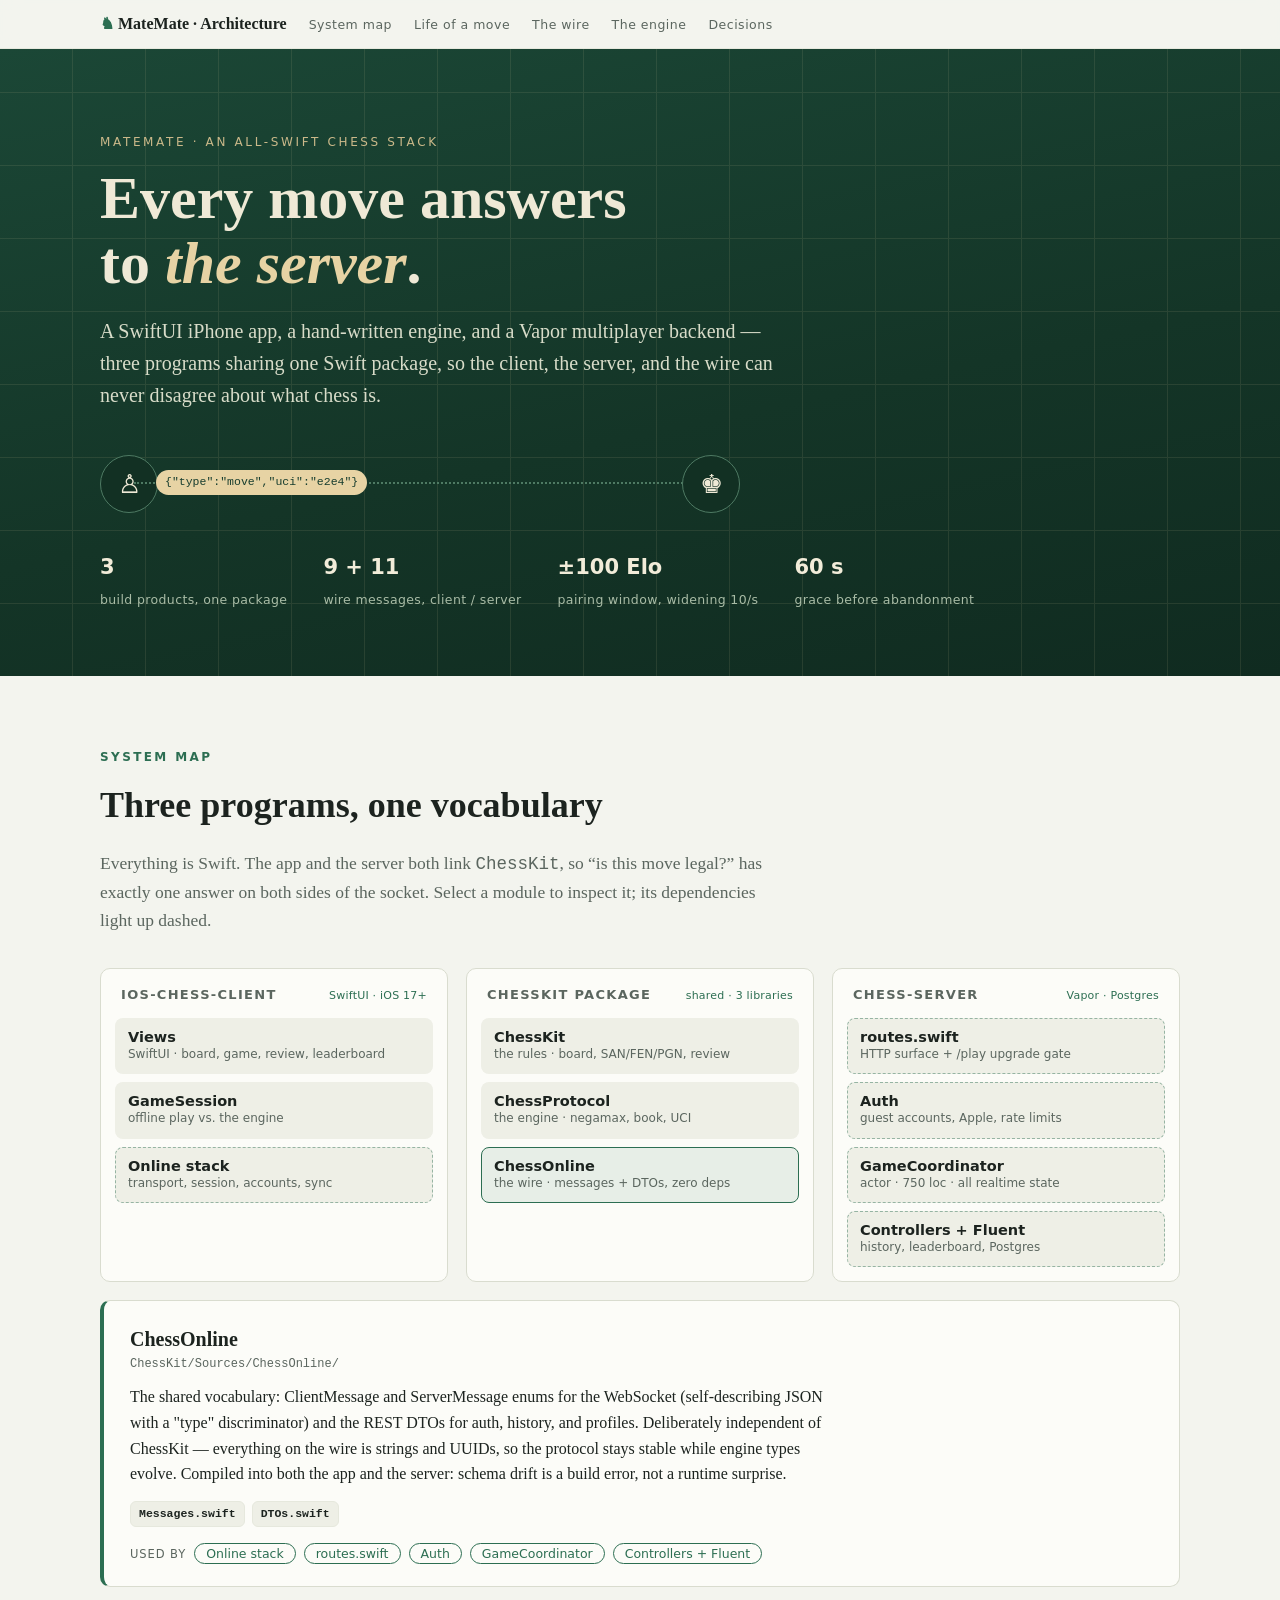
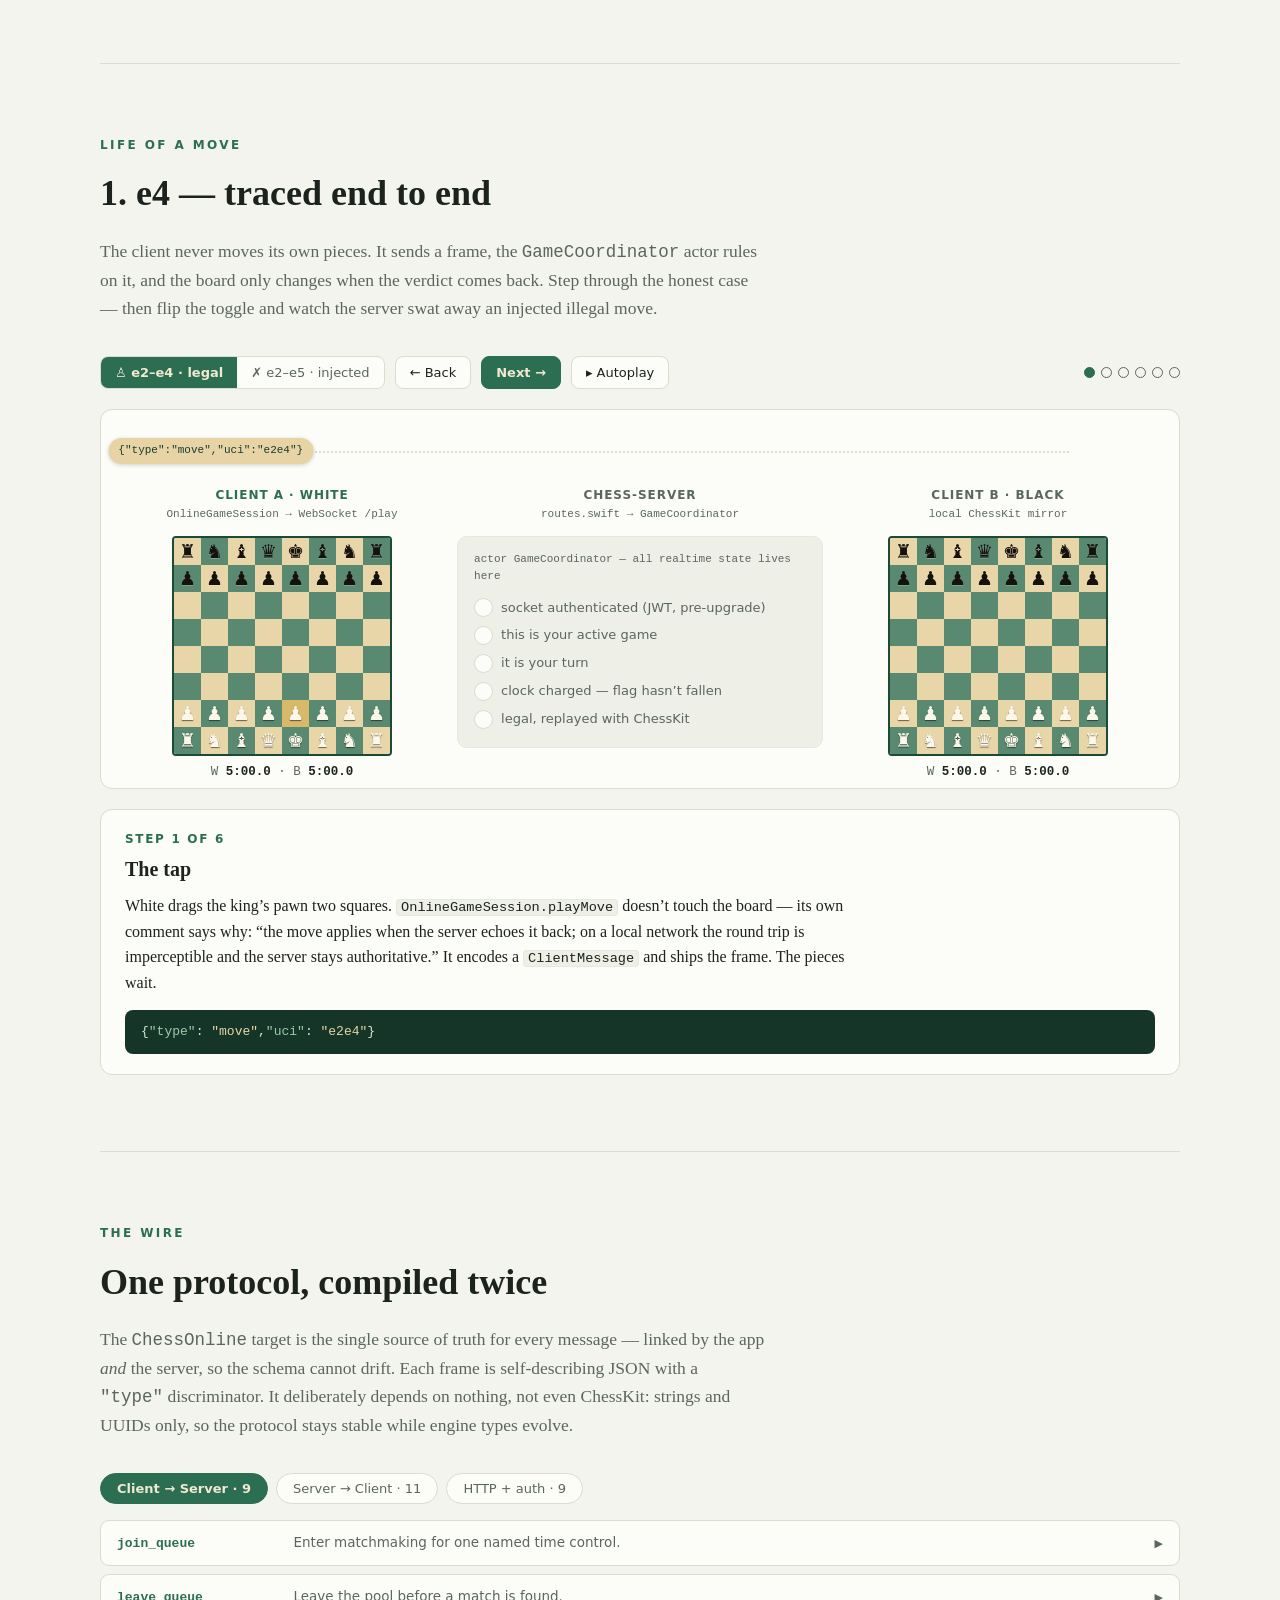
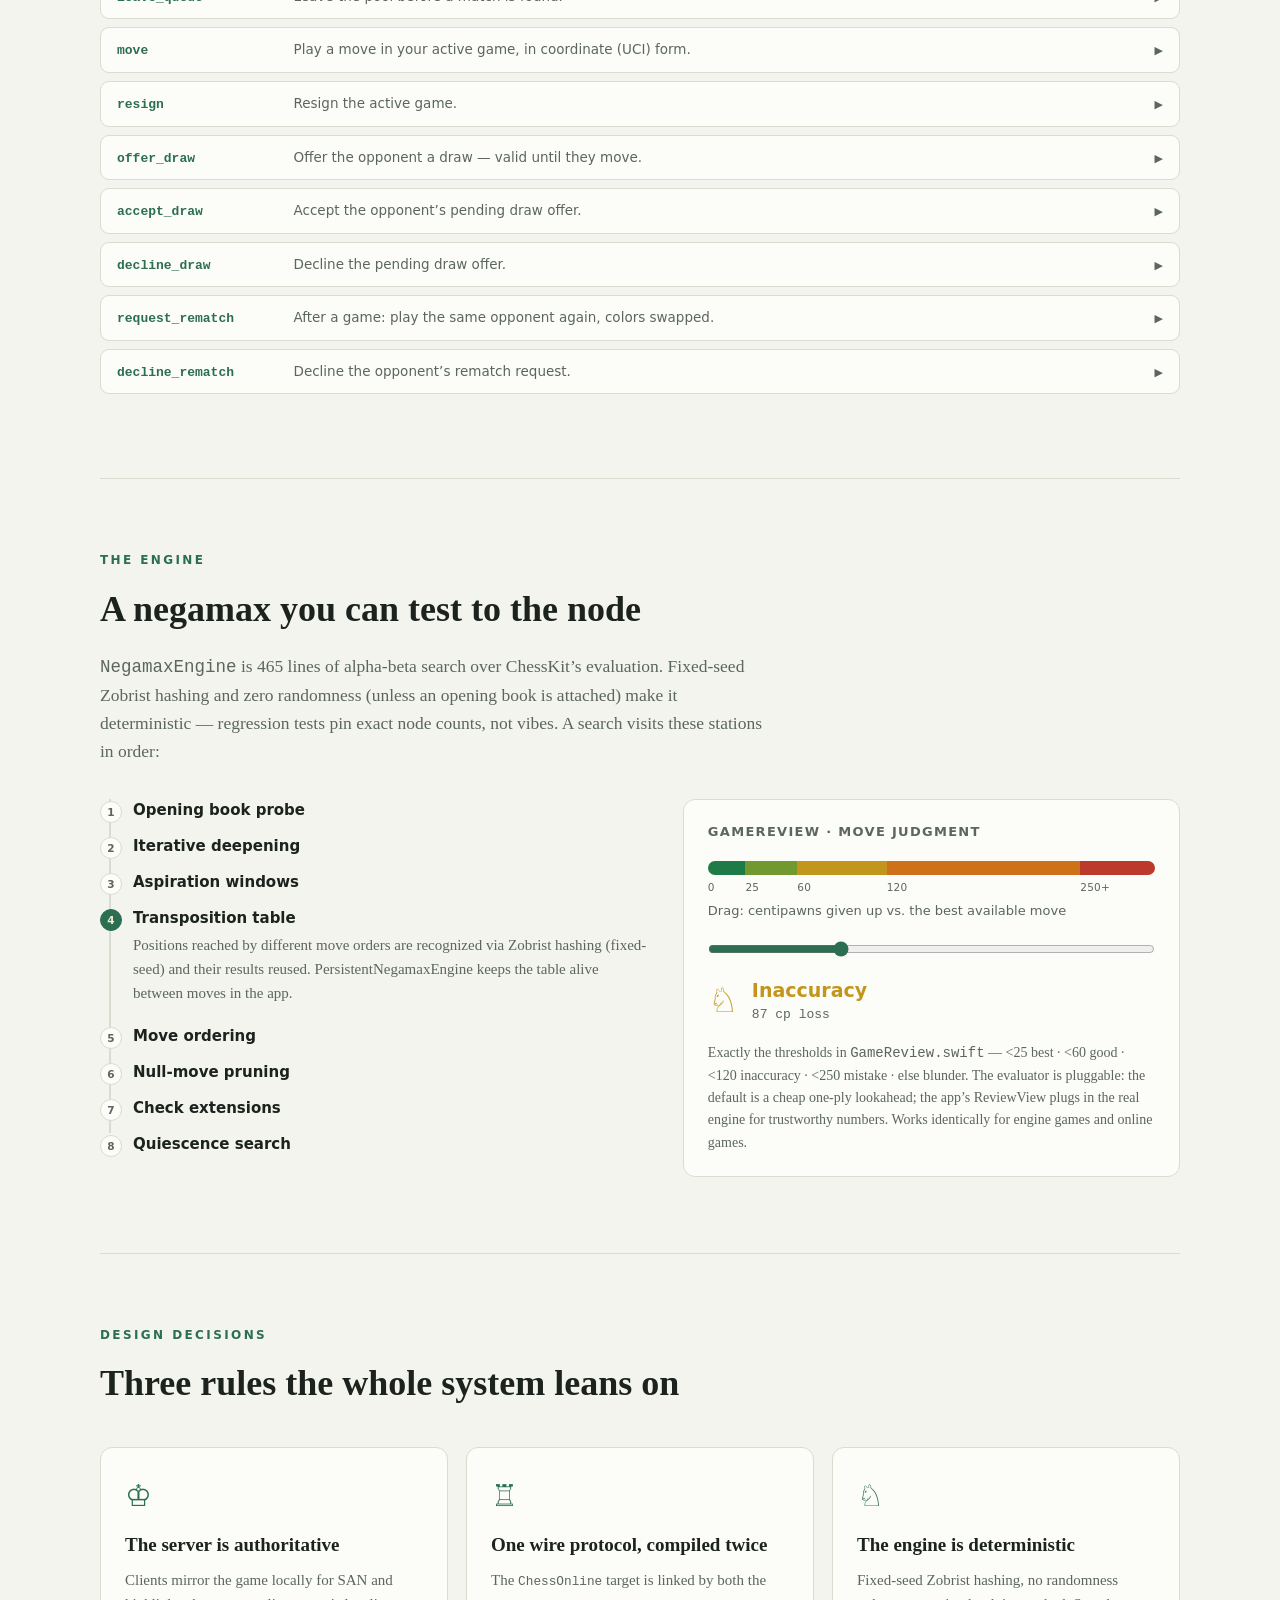
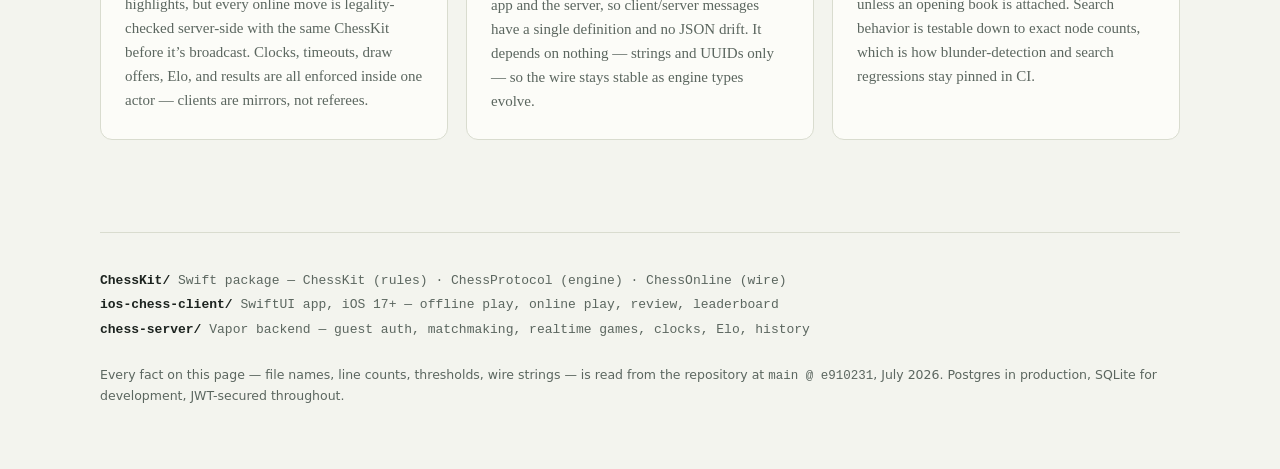
==== docs/architecture/index.html @ c46ab37c "Docs: add the architecture overview page for GitHub Pages Standalone static page (no external reques" ====
<!doctype html>
<html lang="en">
<head>
<meta charset="utf-8">
<meta name="viewport" content="width=device-width,initial-scale=1">
<meta name="color-scheme" content="light dark">
<title>MateMate — Architecture</title>
<style>body{margin:0;padding:0}img{max-width:100%}</style>
</head>
<body>

<style>
:root{
  --green:#2C6E52; --green-deep:#1C4A37; --green-hero:#173D2E;
  --buff:#E7D3A4; --buff-soft:#EFE2C0;
  --bg:#F3F4EE; --surface:#FCFCF8; --surface-2:#EEEFE6;
  --ink:#1C231F; --ink-soft:#5B665F; --line:#D9DCCF; --line-soft:#E6E8DD;
  --accent:#2C6E52; --accent-ink:#F1E9D2;
  --sq-light:#E9D6A8; --sq-dark:#5A8971;
  --j-best:#1E7A46; --j-good:#71992F; --j-inac:#C2951C; --j-mist:#CF7118; --j-blun:#BB3A2C;
  --mono:ui-monospace,"SF Mono",Menlo,Consolas,monospace;
  --serif:"Iowan Old Style",Palatino,"Palatino Linotype","Book Antiqua",Georgia,serif;
  --sans:-apple-system,BlinkMacSystemFont,"Segoe UI",system-ui,sans-serif;
}
@media (prefers-color-scheme: dark){
  :root{
    --bg:#0F1512; --surface:#161E19; --surface-2:#1C2620;
    --ink:#E8EBE3; --ink-soft:#98A59B; --line:#2A362E; --line-soft:#222D26;
    --accent:#82CBA6; --accent-ink:#0F1512;
    --buff:#D9C186; --buff-soft:#3A3323;
    --sq-light:#CBB584; --sq-dark:#42664F;
    --j-best:#4CAF78; --j-good:#9BC161; --j-inac:#D9B44A; --j-mist:#E0924A; --j-blun:#D96A5C;
  }
}
:root[data-theme="light"]{
  --green:#2C6E52; --buff:#E7D3A4; --buff-soft:#EFE2C0;
  --bg:#F3F4EE; --surface:#FCFCF8; --surface-2:#EEEFE6;
  --ink:#1C231F; --ink-soft:#5B665F; --line:#D9DCCF; --line-soft:#E6E8DD;
  --accent:#2C6E52; --accent-ink:#F1E9D2;
  --sq-light:#E9D6A8; --sq-dark:#5A8971;
  --j-best:#1E7A46; --j-good:#71992F; --j-inac:#C2951C; --j-mist:#CF7118; --j-blun:#BB3A2C;
}
:root[data-theme="dark"]{
  --bg:#0F1512; --surface:#161E19; --surface-2:#1C2620;
  --ink:#E8EBE3; --ink-soft:#98A59B; --line:#2A362E; --line-soft:#222D26;
  --accent:#82CBA6; --accent-ink:#0F1512;
  --buff:#D9C186; --buff-soft:#3A3323;
  --sq-light:#CBB584; --sq-dark:#42664F;
  --j-best:#4CAF78; --j-good:#9BC161; --j-inac:#D9B44A; --j-mist:#E0924A; --j-blun:#D96A5C;
}
html{scroll-behavior:smooth}
@media (prefers-reduced-motion: reduce){
  html{scroll-behavior:auto}
  *,*::before,*::after{transition-duration:.01ms!important;animation-duration:.01ms!important;animation-iteration-count:1!important}
}
body{background:var(--bg);color:var(--ink);font-family:var(--serif);line-height:1.6;margin:0;
  font-size:17px;-webkit-font-smoothing:antialiased}
h1,h2,h3,h4{text-wrap:balance;margin:0}
a{color:var(--accent)}
button{font-family:var(--sans);cursor:pointer}
:focus-visible{outline:2px solid var(--accent);outline-offset:2px;border-radius:2px}
.wrap{max-width:1080px;margin:0 auto;padding:0 24px}

/* ---------- nav ---------- */
nav{position:sticky;top:0;z-index:40;background:color-mix(in srgb, var(--bg) 86%, transparent);
  backdrop-filter:blur(10px);-webkit-backdrop-filter:blur(10px);border-bottom:1px solid var(--line-soft)}
nav .wrap{display:flex;align-items:baseline;gap:22px;padding-top:11px;padding-bottom:11px;overflow-x:auto}
nav .brand{font-family:var(--serif);font-weight:700;font-size:16px;white-space:nowrap;color:var(--ink);text-decoration:none}
nav .brand .kn{color:var(--accent)}
nav a.sec{font-family:var(--sans);font-size:12.5px;letter-spacing:.04em;text-decoration:none;
  color:var(--ink-soft);white-space:nowrap}
nav a.sec:hover{color:var(--accent)}

/* ---------- hero (deliberately green in both themes) ---------- */
header.hero{background:linear-gradient(168deg,#1B4736 0%,#143527 58%,#102B20 100%);color:#EFE9D6;position:relative;overflow:hidden}
header.hero::before{content:"";position:absolute;inset:0;opacity:.10;pointer-events:none;
  background:
    repeating-linear-gradient(0deg, transparent 0 72px, #E7D3A4 72px 73px),
    repeating-linear-gradient(90deg, transparent 0 72px, #E7D3A4 72px 73px)}
.hero .wrap{position:relative;padding-top:84px;padding-bottom:64px}
.eyebrow{font-family:var(--sans);font-size:12px;letter-spacing:.22em;text-transform:uppercase;color:#CBB98A}
.hero h1{font-size:clamp(38px,6vw,60px);line-height:1.08;font-weight:700;margin:14px 0 0;max-width:14em}
.hero h1 em{font-style:italic;color:#E7D3A4}
.hero p.lede{font-size:clamp(17px,2.2vw,20px);max-width:34em;color:#D8DCC9;margin:20px 0 0}
.wireline{margin:44px 0 8px;position:relative;height:56px;max-width:640px}
.wireline .rail{position:absolute;left:34px;right:34px;top:27px;border-top:2px dotted #4E7A63}
.wireline .end{position:absolute;top:0;width:56px;height:56px;border:1.5px solid #4E7A63;border-radius:50%;
  display:flex;align-items:center;justify-content:center;font-size:26px;background:#123023}
.wireline .end.a{left:0}
.wireline .end.b{right:0}
.wireline .packet{position:absolute;top:15px;left:56px;font-family:var(--mono);font-size:11.5px;
  background:#E7D3A4;color:#173D2E;padding:3px 9px;border-radius:99px;white-space:nowrap;
  animation:travel 5.5s ease-in-out infinite}
@keyframes travel{
  0%,8%{left:9%;opacity:0}
  16%{opacity:1}
  44%,56%{left:calc(88% - 215px)}
  60%{opacity:1}
  64%,100%{left:calc(88% - 215px);opacity:0}
}
.hero .stats{display:flex;flex-wrap:wrap;gap:12px 36px;margin-top:40px;font-family:var(--sans)}
.hero .stat b{display:block;font-size:21px;font-weight:650;color:#F2ECD9;font-variant-numeric:tabular-nums}
.hero .stat span{font-size:12.5px;color:#A9BCA6;letter-spacing:.03em}

/* ---------- sections ---------- */
section{padding:72px 0 12px}
.sec-eyebrow{font-family:var(--sans);font-size:12px;letter-spacing:.2em;text-transform:uppercase;color:var(--accent);font-weight:600}
section h2{font-size:clamp(27px,3.6vw,36px);margin-top:10px;font-weight:700}
section p.intro{max-width:38em;color:var(--ink-soft);font-size:17.5px;margin:14px 0 34px}
.rule{border:0;border-top:1px solid var(--line);margin:64px 0 0}

/* ---------- system map ---------- */
.map{display:grid;grid-template-columns:1fr 1fr 1fr;gap:18px}
.col{background:var(--surface);border:1px solid var(--line);border-radius:10px;padding:16px 14px 14px}
.col h3{font-family:var(--sans);font-size:13px;letter-spacing:.1em;text-transform:uppercase;color:var(--ink-soft);
  padding:0 6px 12px;display:flex;justify-content:space-between;align-items:baseline;font-weight:600}
.col h3 .env{font-size:11px;letter-spacing:.02em;text-transform:none;color:var(--accent);font-weight:500}
.mods{display:flex;flex-direction:column;gap:8px}
.mod{display:block;width:100%;text-align:left;background:var(--surface-2);border:1.5px solid transparent;
  border-radius:8px;padding:10px 12px;color:var(--ink);transition:border-color .15s,background .15s}
.mod:hover{border-color:var(--line)}
.mod.sel{border-color:var(--accent);background:color-mix(in srgb, var(--accent) 10%, var(--surface))}
.mod.rel{border-color:color-mix(in srgb, var(--accent) 45%, transparent);border-style:dashed}
.mod b{font-size:14.5px;font-weight:650;display:block}
.mod small{font-size:12px;color:var(--ink-soft);display:block;margin-top:1px;line-height:1.45}
.inspector{margin-top:18px;background:var(--surface);border:1px solid var(--line);border-left:4px solid var(--accent);
  border-radius:10px;padding:22px 26px;min-height:120px}
.inspector h4{font-size:20px;font-weight:700}
.inspector .path{font-family:var(--mono);font-size:12px;color:var(--ink-soft)}
.inspector p{margin:10px 0 0;max-width:44em;font-size:16px}
.inspector .files{display:flex;flex-wrap:wrap;gap:7px;margin-top:14px}
.filechip{font-family:var(--mono);font-size:11.5px;background:var(--surface-2);border:1px solid var(--line-soft);
  border-radius:6px;padding:3px 8px;color:var(--ink-soft)}
.filechip b{color:var(--ink);font-weight:600}
.linkrow{display:flex;flex-wrap:wrap;gap:8px;margin-top:16px;font-family:var(--sans);align-items:center}
.linkrow .lbl{font-size:11.5px;letter-spacing:.08em;text-transform:uppercase;color:var(--ink-soft)}
.depchip{font-family:var(--sans);font-size:12.5px;border:1px solid var(--accent);color:var(--accent);
  background:transparent;border-radius:99px;padding:2px 11px}
.depchip:hover{background:color-mix(in srgb, var(--accent) 12%, transparent)}

/* ---------- life of a move ---------- */
.controls{display:flex;flex-wrap:wrap;gap:10px;align-items:center;margin-bottom:20px;font-family:var(--sans)}
.seg{display:inline-flex;border:1px solid var(--line);border-radius:8px;overflow:hidden;background:var(--surface)}
.seg button{border:0;background:transparent;padding:8px 14px;font-size:13px;color:var(--ink-soft)}
.seg button[aria-pressed="true"]{background:var(--accent);color:var(--accent-ink);font-weight:600}
.btn{border:1px solid var(--line);background:var(--surface);border-radius:8px;padding:8px 14px;font-size:13px;color:var(--ink)}
.btn:hover{border-color:var(--accent)}
.btn.primary{background:var(--accent);border-color:var(--accent);color:var(--accent-ink);font-weight:600}
.dots{display:flex;gap:6px;margin-left:auto}
.dots button{width:11px;height:11px;border-radius:50%;border:1.5px solid var(--ink-soft);background:transparent;padding:0}
.dots button[aria-current="step"]{background:var(--accent);border-color:var(--accent)}
.stage{background:var(--surface);border:1px solid var(--line);border-radius:12px;padding:22px 22px 6px;overflow:hidden}
.track{position:relative;height:40px;margin:0 6px 14px}
.track .rail{position:absolute;left:8%;right:8%;top:19px;border-top:2px dotted var(--line)}
.chip{position:absolute;top:6px;left:0;transform:translateX(-50%);font-family:var(--mono);font-size:11px;
  background:var(--buff);color:#173D2E;padding:4px 10px;border-radius:99px;white-space:nowrap;
  transition:left .7s cubic-bezier(.4,0,.2,1),opacity .4s;box-shadow:0 1px 4px rgba(0,0,0,.18)}
:root[data-theme="dark"] .chip{color:#141B12}
.chip.err{background:var(--j-blun);color:#fff}
.chip.hidden{opacity:0}
.lanes{display:grid;grid-template-columns:1fr 1.15fr 1fr;gap:16px;align-items:start}
.lane{text-align:center}
.lane .who{font-family:var(--sans);font-size:12px;letter-spacing:.08em;text-transform:uppercase;color:var(--ink-soft);font-weight:600}
.lane .role{font-family:var(--mono);font-size:11px;color:var(--ink-soft);display:block;margin-top:1px}
.lane.active .who{color:var(--accent)}
.board{display:grid;grid-template-columns:repeat(8,1fr);width:min(100%,216px);margin:12px auto 6px;
  border:2px solid var(--green-deep);border-radius:4px;overflow:hidden;aspect-ratio:1}
:root[data-theme="dark"] .board{border-color:#000}
.sq{aspect-ratio:1;display:flex;align-items:center;justify-content:center;font-size:clamp(13px,2.2vw,19px);line-height:1}
.sq.l{background:var(--sq-light)}.sq.d{background:var(--sq-dark)}
.sq.hl{box-shadow:inset 0 0 0 100px color-mix(in srgb, var(--j-inac) 45%, transparent)}
.sq .w{color:#FBF7EA;text-shadow:0 1px 1px rgba(0,0,0,.55)}
.sq .b{color:#15120C;text-shadow:0 1px 0 rgba(255,255,255,.22)}
.clock{font-family:var(--mono);font-size:12.5px;color:var(--ink-soft);font-variant-numeric:tabular-nums}
.clock b{color:var(--ink);font-weight:600}
.clock .inc{color:var(--j-best);font-weight:600}
.servercard{background:var(--surface-2);border:1px solid var(--line-soft);border-radius:10px;padding:14px 16px;margin-top:12px;text-align:left}
.servercard .actor{font-family:var(--mono);font-size:11px;color:var(--ink-soft);display:block;margin-bottom:8px}
.check{display:flex;align-items:center;gap:8px;font-family:var(--sans);font-size:13px;padding:3.5px 0;color:var(--ink-soft)}
.check .st{width:17px;height:17px;border-radius:50%;border:1.5px solid var(--line);display:inline-flex;
  align-items:center;justify-content:center;font-size:11px;flex:none;background:var(--surface);color:transparent;transition:all .25s}
.check.pass{color:var(--ink)}
.check.pass .st{background:var(--j-best);border-color:var(--j-best);color:#fff}
.check.fail{color:var(--j-blun);font-weight:600}
.check.fail .st{background:var(--j-blun);border-color:var(--j-blun);color:#fff}
.stepdesc{margin-top:20px;background:var(--surface);border:1px solid var(--line);border-radius:12px;padding:20px 24px}
.stepdesc .n{font-family:var(--sans);font-size:12px;letter-spacing:.14em;text-transform:uppercase;color:var(--accent);font-weight:600}
.stepdesc h4{font-size:20px;margin-top:4px}
.stepdesc p{margin:8px 0 0;max-width:46em;font-size:16px}
.stepdesc p code, .inspector p code, .exp p code{font-family:var(--mono);font-size:.85em;background:var(--surface-2);
  border:1px solid var(--line-soft);border-radius:4px;padding:0 4px}
.json{font-family:var(--mono);font-size:13px;background:#143527;color:#D9E6D6;border-radius:8px;
  padding:12px 16px;margin-top:14px;overflow-x:auto;white-space:pre}
.json .k{color:#9CC9AC}.json .s{color:#E7D3A4}.json .n{color:#E0A46B}
.json.err .s{color:#F0A99E}

/* ---------- protocol ---------- */
.tabs{display:flex;gap:8px;margin-bottom:16px;font-family:var(--sans);flex-wrap:wrap}
.tabs button{border:1px solid var(--line);background:var(--surface);border-radius:99px;padding:7px 16px;font-size:13px;color:var(--ink-soft)}
.tabs button[aria-selected="true"]{background:var(--accent);border-color:var(--accent);color:var(--accent-ink);font-weight:600}
.msg{border:1px solid var(--line);border-radius:9px;background:var(--surface);margin-bottom:8px;overflow:hidden}
.msg > button{width:100%;display:flex;align-items:baseline;gap:14px;background:transparent;border:0;
  padding:12px 16px;text-align:left;font-family:var(--sans)}
.msg .type{font-family:var(--mono);font-size:13px;font-weight:600;color:var(--accent);white-space:nowrap;min-width:12.5em}
.msg .doc{font-size:13.5px;color:var(--ink-soft);flex:1;line-height:1.45}
.msg .caret{color:var(--ink-soft);font-size:11px;transition:transform .2s}
.msg.open .caret{transform:rotate(90deg)}
.msg .exp{display:none;padding:2px 16px 16px;border-top:1px dashed var(--line-soft)}
.msg.open .exp{display:block}
.msg .exp p{font-family:var(--serif);font-size:15px;margin:12px 0 0;max-width:46em;color:var(--ink)}
.msg .exp .json{margin-top:12px}
.verb{font-family:var(--mono);font-size:11px;font-weight:700;border-radius:5px;padding:1px 7px;margin-right:8px}
.verb.get{background:color-mix(in srgb, var(--j-best) 16%, transparent);color:var(--j-best)}
.verb.post{background:color-mix(in srgb, var(--j-inac) 20%, transparent);color:var(--j-mist)}
.verb.ws{background:color-mix(in srgb, var(--accent) 16%, transparent);color:var(--accent)}

/* ---------- engine ---------- */
.engine-grid{display:grid;grid-template-columns:1.1fr 1fr;gap:36px;align-items:start}
.pipe{list-style:none;margin:0;padding:0;counter-reset:stop}
.pipe li{border-left:2px solid var(--line);margin-left:9px;padding:0 0 6px 22px;position:relative}
.pipe li:last-child{border-left-color:transparent}
.pipe li::before{counter-increment:stop;content:counter(stop);position:absolute;left:-11px;top:2px;
  width:20px;height:20px;border-radius:50%;background:var(--surface);border:1.5px solid var(--line);
  font-family:var(--sans);font-size:10.5px;font-weight:700;color:var(--ink-soft);
  display:flex;align-items:center;justify-content:center}
.pipe li.open::before{background:var(--accent);border-color:var(--accent);color:var(--accent-ink)}
.pipe li > button{display:block;width:100%;text-align:left;background:transparent;border:0;padding:2px 0 10px;color:var(--ink)}
.pipe li b{font-family:var(--sans);font-size:15px;font-weight:650}
.pipe li .more{display:none;font-size:15px;color:var(--ink-soft);margin:-4px 0 14px;max-width:36em}
.pipe li.open .more{display:block}
.judge{background:var(--surface);border:1px solid var(--line);border-radius:12px;padding:22px 24px;position:sticky;top:70px}
.judge h4{font-family:var(--sans);font-size:13px;letter-spacing:.1em;text-transform:uppercase;color:var(--ink-soft);font-weight:600}
.scale{display:flex;height:14px;border-radius:99px;overflow:hidden;margin:18px 0 4px}
.scale span{height:100%}
.scale-labels{display:flex;font-family:var(--sans);font-size:10.5px;color:var(--ink-soft);letter-spacing:.02em}
.scale-labels span{overflow:hidden;white-space:nowrap}
.judge input[type=range]{width:100%;margin:18px 0 6px;accent-color:var(--accent)}
.verdict{display:flex;align-items:center;gap:14px;margin-top:10px}
.verdict .glyph{font-size:34px;line-height:1}
.verdict .word{font-family:var(--sans);font-size:19px;font-weight:700}
.verdict .cp{font-family:var(--mono);font-size:13px;color:var(--ink-soft);font-variant-numeric:tabular-nums}
.judge p.note{font-size:14px;color:var(--ink-soft);margin:16px 0 0}

/* ---------- decisions ---------- */
.decisions{display:grid;grid-template-columns:repeat(3,1fr);gap:18px}
.dec{background:var(--surface);border:1px solid var(--line);border-radius:12px;padding:24px 24px 26px}
.dec .glyph{font-size:30px;color:var(--accent)}
.dec h3{font-size:19px;margin:10px 0 8px;font-weight:700}
.dec p{font-size:15px;color:var(--ink-soft);margin:0}
.dec p code{font-family:var(--mono);font-size:.85em}

/* ---------- footer ---------- */
footer{margin-top:80px;border-top:1px solid var(--line);padding:36px 0 56px;font-family:var(--sans)}
footer .tree{font-family:var(--mono);font-size:13px;line-height:1.9;color:var(--ink-soft)}
footer .tree b{color:var(--ink);font-weight:600}
footer .prov{font-size:12.5px;color:var(--ink-soft);margin-top:22px}

@media (max-width:840px){
  .map{grid-template-columns:1fr}
  .engine-grid{grid-template-columns:1fr}
  .judge{position:static}
  .decisions{grid-template-columns:1fr}
  .lanes{grid-template-columns:1fr 1fr}
  .lane.srv{grid-column:1/-1;order:3}
  .track{display:none}
  .msg .type{min-width:0}
  .msg > button{flex-wrap:wrap;gap:4px 14px}
}
</style>

<nav aria-label="Sections">
  <div class="wrap">
    <a class="brand" href="#top"><span class="kn">♞</span> MateMate · Architecture</a>
    <a class="sec" href="#map">System map</a>
    <a class="sec" href="#move">Life of a move</a>
    <a class="sec" href="#wire">The wire</a>
    <a class="sec" href="#engine">The engine</a>
    <a class="sec" href="#decisions">Decisions</a>
  </div>
</nav>

<header class="hero" id="top">
  <div class="wrap">
    <div class="eyebrow">MateMate · An all-Swift chess stack</div>
    <h1>Every move answers to <em>the server</em>.</h1>
    <p class="lede">A SwiftUI iPhone app, a hand-written engine, and a Vapor multiplayer backend —
      three programs sharing one Swift package, so the client, the server, and the wire
      can never disagree about what chess is.</p>
    <div class="wireline" aria-hidden="true">
      <div class="end a">♙</div>
      <div class="rail"></div>
      <div class="packet">{"type":"move","uci":"e2e4"}</div>
      <div class="end b">♚</div>
    </div>
    <div class="stats">
      <div class="stat"><b>3</b><span>build products, one package</span></div>
      <div class="stat"><b>9 + 11</b><span>wire messages, client / server</span></div>
      <div class="stat"><b>±100 Elo</b><span>pairing window, widening 10/s</span></div>
      <div class="stat"><b>60 s</b><span>grace before abandonment</span></div>
    </div>
  </div>
</header>

<main class="wrap">

<section id="map">
  <div class="sec-eyebrow">System map</div>
  <h2>Three programs, one vocabulary</h2>
  <p class="intro">Everything is Swift. The app and the server both link <code>ChessKit</code>, so
    “is this move legal?” has exactly one answer on both sides of the socket.
    Select a module to inspect it; its dependencies light up dashed.</p>
  <div class="map" id="mapCols"></div>
  <div class="inspector" id="inspector" aria-live="polite"></div>
</section>

<hr class="rule">

<section id="move">
  <div class="sec-eyebrow">Life of a move</div>
  <h2>1. e4 — traced end to end</h2>
  <p class="intro">The client never moves its own pieces. It sends a frame, the
    <code>GameCoordinator</code> actor rules on it, and the board only changes when the verdict
    comes back. Step through the honest case — then flip the toggle and watch the server
    swat away an injected illegal move.</p>

  <div class="controls">
    <div class="seg" role="group" aria-label="Scenario">
      <button id="modeLegal" aria-pressed="true">♙ e2–e4 · legal</button>
      <button id="modeIllegal" aria-pressed="false">✗ e2–e5 · injected</button>
    </div>
    <button class="btn" id="prevBtn">← Back</button>
    <button class="btn primary" id="nextBtn">Next →</button>
    <button class="btn" id="playBtn">▸ Autoplay</button>
    <div class="dots" id="dots" role="group" aria-label="Steps"></div>
  </div>

  <div class="stage">
    <div class="track" aria-hidden="true">
      <div class="rail"></div>
      <div class="chip" id="chipA">{"type":"move","uci":"e2e4"}</div>
      <div class="chip hidden" id="chipB"></div>
    </div>
    <div class="lanes">
      <div class="lane" id="laneA">
        <div class="who">Client A · White</div>
        <span class="role">OnlineGameSession → WebSocket /play</span>
        <div class="board" id="boardA"></div>
        <div class="clock" id="clockA"></div>
      </div>
      <div class="lane srv" id="laneS">
        <div class="who">chess-server</div>
        <span class="role">routes.swift → GameCoordinator</span>
        <div class="servercard">
          <span class="actor">actor GameCoordinator — all realtime state lives here</span>
          <div id="checks"></div>
        </div>
      </div>
      <div class="lane" id="laneB">
        <div class="who">Client B · Black</div>
        <span class="role">local ChessKit mirror</span>
        <div class="board" id="boardB"></div>
        <div class="clock" id="clockB"></div>
      </div>
    </div>
  </div>

  <div class="stepdesc">
    <div class="n" id="stepN"></div>
    <h4 id="stepTitle"></h4>
    <p id="stepBody"></p>
    <div class="json" id="stepJson"></div>
  </div>
</section>

<hr class="rule">

<section id="wire">
  <div class="sec-eyebrow">The wire</div>
  <h2>One protocol, compiled twice</h2>
  <p class="intro">The <code>ChessOnline</code> target is the single source of truth for every
    message — linked by the app <em>and</em> the server, so the schema cannot drift. Each frame is
    self-describing JSON with a <code>"type"</code> discriminator. It deliberately depends on
    nothing, not even ChessKit: strings and UUIDs only, so the protocol stays stable while
    engine types evolve.</p>
  <div class="tabs" role="tablist" id="wireTabs">
    <button role="tab" aria-selected="true" data-tab="c2s">Client → Server · 9</button>
    <button role="tab" aria-selected="false" data-tab="s2c">Server → Client · 11</button>
    <button role="tab" aria-selected="false" data-tab="http">HTTP + auth · 9</button>
  </div>
  <div id="wireList"></div>
</section>

<hr class="rule">

<section id="engine">
  <div class="sec-eyebrow">The engine</div>
  <h2>A negamax you can test to the node</h2>
  <p class="intro"><code>NegamaxEngine</code> is 465 lines of alpha-beta search over ChessKit’s
    evaluation. Fixed-seed Zobrist hashing and zero randomness (unless an opening book is attached)
    make it deterministic — regression tests pin exact node counts, not vibes. A search visits
    these stations in order:</p>
  <div class="engine-grid">
    <ol class="pipe" id="pipe"></ol>
    <div class="judge">
      <h4>GameReview · move judgment</h4>
      <div class="scale" aria-hidden="true">
        <span style="width:8.4%;background:var(--j-best)"></span>
        <span style="width:11.6%;background:var(--j-good)"></span>
        <span style="width:20%;background:var(--j-inac)"></span>
        <span style="width:43.3%;background:var(--j-mist)"></span>
        <span style="width:16.7%;background:var(--j-blun)"></span>
      </div>
      <div class="scale-labels" aria-hidden="true">
        <span style="width:8.4%">0</span>
        <span style="width:11.6%">25</span>
        <span style="width:20%">60</span>
        <span style="width:43.3%">120</span>
        <span style="width:16.7%">250+</span>
      </div>
      <label for="cpl" style="font-family:var(--sans);font-size:13px;color:var(--ink-soft)">
        Drag: centipawns given up vs. the best available move</label>
      <input type="range" id="cpl" min="0" max="300" value="87" step="1">
      <div class="verdict">
        <div class="glyph" id="jGlyph">♘</div>
        <div>
          <div class="word" id="jWord">Inaccuracy</div>
          <div class="cp" id="jCp">87 cp loss</div>
        </div>
      </div>
      <p class="note">Exactly the thresholds in <code>GameReview.swift</code> —
        &lt;25 best · &lt;60 good · &lt;120 inaccuracy · &lt;250 mistake · else blunder.
        The evaluator is pluggable: the default is a cheap one-ply lookahead; the app’s
        ReviewView plugs in the real engine for trustworthy numbers. Works identically for
        engine games and online games.</p>
    </div>
  </div>
</section>

<hr class="rule">

<section id="decisions">
  <div class="sec-eyebrow">Design decisions</div>
  <h2>Three rules the whole system leans on</h2>
  <p class="intro"></p>
  <div class="decisions">
    <div class="dec">
      <div class="glyph">♔</div>
      <h3>The server is authoritative</h3>
      <p>Clients mirror the game locally for SAN and highlights, but every online move is
        legality-checked server-side with the same ChessKit before it’s broadcast. Clocks,
        timeouts, draw offers, Elo, and results are all enforced inside one actor —
        clients are mirrors, not referees.</p>
    </div>
    <div class="dec">
      <div class="glyph">♖</div>
      <h3>One wire protocol, compiled twice</h3>
      <p>The <code>ChessOnline</code> target is linked by both the app and the server, so
        client/server messages have a single definition and no JSON drift. It depends on
        nothing — strings and UUIDs only — so the wire stays stable as engine types evolve.</p>
    </div>
    <div class="dec">
      <div class="glyph">♘</div>
      <h3>The engine is deterministic</h3>
      <p>Fixed-seed Zobrist hashing, no randomness unless an opening book is attached.
        Search behavior is testable down to exact node counts, which is how blunder-detection
        and search regressions stay pinned in CI.</p>
    </div>
  </div>
</section>

<footer>
  <div class="tree">
<b>ChessKit/</b>        Swift package — ChessKit (rules) · ChessProtocol (engine) · ChessOnline (wire)<br>
<b>ios-chess-client/</b> SwiftUI app, iOS 17+ — offline play, online play, review, leaderboard<br>
<b>chess-server/</b>     Vapor backend — guest auth, matchmaking, realtime games, clocks, Elo, history
  </div>
  <p class="prov">Every fact on this page — file names, line counts, thresholds, wire strings — is read
    from the repository at <span style="font-family:var(--mono)">main @ e910231</span>, July 2026.
    Postgres in production, SQLite for development, JWT-secured throughout.</p>
</footer>

</main>

<script>
/* ================= system map ================= */
const MODULES = [
  // column 0: iOS app
  {id:"views", col:0, name:"Views", sub:"SwiftUI · board, game, review, leaderboard",
   desc:"Nine SwiftUI views: HomeView routes into engine or online play; BoardView renders the board with drag-and-tap moves; ReviewView plays back any finished game with per-move judgments and an evaluation graph; LeaderboardView and PlayerProfileView surface ratings. BoardTheme and Styling keep the look in one place.",
   files:[["HomeView.swift"],["GameView.swift"],["OnlineGameView.swift"],["BoardView.swift"],["ReviewView.swift"],["LeaderboardView.swift"],["PlayerProfileView.swift"],["BoardTheme.swift"],["Styling.swift"]],
   deps:["gamesession","onlinestack","chesskit"], path:"ios-chess-client/Views/"},
  {id:"gamesession", col:0, name:"GameSession", sub:"offline play vs. the engine",
   desc:"Drives a local game against NegamaxEngine at four strengths from Beginner to Expert — hints, takebacks, and sounds included. Entirely offline: no server, no account, no network. Finished games are saved for review.",
   files:[["GameSession.swift"],["SoundPlayer.swift"],["SavedGame.swift"]],
   deps:["chesskit","chessprotocol"], path:"ios-chess-client/Game/"},
  {id:"onlinestack", col:0, name:"Online stack", sub:"transport, session, accounts, sync",
   desc:"OnlineGameClient speaks REST and the /play WebSocket; OnlineGameSession is the client-side state machine that mirrors the server's game — it never applies a move until the server echoes it back. AccountStore + KeychainStore keep the silent guest account's credentials in the iOS Keychain; GameHistorySync pulls server-side history so past online games appear from any device. Debug builds point at 127.0.0.1:8080 automatically via ServerConfig.",
   files:[["OnlineGameClient.swift"],["OnlineGameSession.swift"],["AccountStore.swift"],["KeychainStore.swift"],["ActiveGameStore.swift"],["GameHistorySync.swift"],["ServerConfig.swift"]],
   deps:["chessonline","chesskit"], path:"ios-chess-client/Online/"},
  // column 1: package
  {id:"chesskit", col:1, name:"ChessKit", sub:"the rules · board, SAN/FEN/PGN, review",
   desc:"The rules of chess as a library: legal move generation, check/mate/stalemate, SAN, FEN and PGN, repetition and fifty-move tracking, and Game — the append-only state both the phone and the server trust. GameReview classifies every move of a finished game (best → blunder) through a pluggable evaluator.",
   files:[["Board.swift","623 loc"],["Core.swift","185 loc"],["Game.swift","169 loc"],["GameReview.swift","171 loc"]],
   deps:[], usedBy:["chessprotocol","views","gamesession","onlinestack","coordinator"], path:"ChessKit/Sources/ChessKit/"},
  {id:"chessprotocol", col:1, name:"ChessProtocol", sub:"the engine · negamax, book, UCI",
   desc:"The playing strength. NegamaxEngine implements the full search pipeline (see below); PersistentNegamaxEngine keeps the transposition table alive between moves for the app; OpeningBook answers known positions instantly; UCI.swift adapts the engine to the standard protocol so it can talk to any chess GUI; Zobrist provides fixed-seed position hashing.",
   files:[["NegamaxEngine.swift","465 loc"],["PersistentNegamaxEngine.swift","171 loc"],["UCI.swift","150 loc"],["Engine.swift","87 loc"],["OpeningBook.swift","69 loc"],["Zobrist.swift","63 loc"]],
   deps:["chesskit"], usedBy:["gamesession","views"], path:"ChessKit/Sources/ChessProtocol/"},
  {id:"chessonline", col:1, name:"ChessOnline", sub:"the wire · messages + DTOs, zero deps",
   desc:"The shared vocabulary: ClientMessage and ServerMessage enums for the WebSocket (self-describing JSON with a \"type\" discriminator) and the REST DTOs for auth, history, and profiles. Deliberately independent of ChessKit — everything on the wire is strings and UUIDs, so the protocol stays stable while engine types evolve. Compiled into both the app and the server: schema drift is a build error, not a runtime surprise.",
   files:[["Messages.swift"],["DTOs.swift"]],
   deps:[], usedBy:["onlinestack","routes","coordinator"], path:"ChessKit/Sources/ChessOnline/"},
  // column 2: server
  {id:"routes", col:2, name:"routes.swift", sub:"HTTP surface + /play upgrade gate",
   desc:"Registers the REST controllers and guards the WebSocket. The JWT is verified inside shouldUpgrade — before the 101 response — so no client frame can ever arrive ahead of authentication; an invalid token still upgrades and is then closed with a policy violation, so the request never dangles. Unparseable frames are logged and dropped.",
   files:[["routes.swift"],["configure.swift"],["entrypoint.swift"]],
   deps:["chessonline","coordinator"], path:"chess-server/Sources/App/"},
  {id:"auth", col:2, name:"Auth", sub:"guest accounts, Apple, rate limits",
   desc:"Register creates a guest account with no sign-up; refresh tokens rotate on every use. AppleTokenVerifier checks Sign-in-with-Apple identity tokens against Apple's JWKS to make guest accounts recoverable. AuthRateLimiter throttles the auth endpoints; GuestAccountCleanup reaps abandoned guests. All security-sensitive changes here go through a mandatory review gate.",
   files:[["AuthController.swift"],["AppleTokenVerifier.swift"],["AuthRateLimiter.swift"],["GuestAccountCleanup.swift"],["UserToken.swift"]],
   deps:["chessonline"], path:"chess-server/Sources/App/Auth/"},
  {id:"coordinator", col:2, name:"GameCoordinator", sub:"actor · 750 loc · all realtime state",
   desc:"One actor owns the matchmaking queue and every live game — sockets are only written from inside it, so there are no data races by construction. Pairing starts at ±100 Elo and widens 10 points per second, mutually, with a 1-second sweep — any two waiting players become compatible eventually, so nobody starves. It validates every move with ChessKit, charges thinking time before checking legality (a move that lands after the flag fell loses on time), enforces timeouts and the 60-second abandonment grace period, and settles draws, rematches, and Elo.",
   files:[["GameCoordinator.swift","750 loc"]],
   deps:["chesskit","chessonline"], path:"chess-server/Sources/App/Online/"},
  {id:"persistence", col:2, name:"Controllers + Fluent", sub:"history, leaderboard, Postgres",
   desc:"UsersController (/me), GamesController (server-side game history), LeaderboardController, and PlayersController read and write through Fluent models — User, GameRecord, RefreshToken — with six migrations. Postgres in production, on-disk SQLite in development, in-memory SQLite for tests.",
   files:[["GamesController.swift"],["LeaderboardController.swift"],["PlayersController.swift"],["UsersController.swift"],["User.swift"],["GameRecord.swift"],["RefreshToken.swift"],["Migrations.swift"]],
   deps:["chessonline"], path:"chess-server/Sources/App/"},
];
const COLS = [
  {name:"ios-chess-client", env:"SwiftUI · iOS 17+"},
  {name:"ChessKit package", env:"shared · 3 libraries"},
  {name:"chess-server", env:"Vapor · Postgres"},
];
const mapCols = document.getElementById("mapCols");
const colEls = COLS.map((c)=>{
  const d=document.createElement("div"); d.className="col";
  d.innerHTML=`<h3>${c.name} <span class="env">${c.env}</span></h3><div class="mods"></div>`;
  mapCols.appendChild(d); return d.querySelector(".mods");
});
const modBtn={};
MODULES.forEach(m=>{
  const b=document.createElement("button"); b.className="mod"; b.id="mod-"+m.id;
  b.innerHTML=`<b>${m.name}</b><small>${m.sub}</small>`;
  b.addEventListener("click",()=>selectMod(m.id));
  colEls[m.col].appendChild(b); modBtn[m.id]=b;
});
const inspector=document.getElementById("inspector");
function selectMod(id){
  const m=MODULES.find(x=>x.id===id);
  MODULES.forEach(x=>{modBtn[x.id].classList.remove("sel","rel")});
  modBtn[id].classList.add("sel");
  const rel=new Set([...(m.deps||[]),...(m.usedBy||[])]);
  MODULES.forEach(x=>{
    if(x.id!==id && (rel.has(x.id) || (x.deps||[]).includes(id))) modBtn[x.id].classList.add("rel");
  });
  const usedBy=MODULES.filter(x=>(x.deps||[]).includes(id)).map(x=>x.id);
  const chip=(xid)=>{const x=MODULES.find(y=>y.id===xid);return `<button class="depchip" onclick="selectMod('${xid}')">${x.name}</button>`};
  inspector.innerHTML=`
    <h4>${m.name}</h4><div class="path">${m.path}</div>
    <p>${m.desc}</p>
    <div class="files">${m.files.map(f=>`<span class="filechip"><b>${f[0]}</b>${f[1]?" · "+f[1]:""}</span>`).join("")}</div>
    ${(m.deps&&m.deps.length)?`<div class="linkrow"><span class="lbl">Depends on</span>${m.deps.map(chip).join("")}</div>`:""}
    ${usedBy.length?`<div class="linkrow"><span class="lbl">Used by</span>${usedBy.map(chip).join("")}</div>`:""}`;
}
selectMod("chessonline");

/* ================= mini boards ================= */
const GLYPH={p:"♟",r:"♜",n:"♞",b:"♝",q:"♛",k:"♚"};
function fenRows(fen){ // returns 8 rows of 8 (piece char or null), rank 8 first
  return fen.split("/").map(row=>{
    const out=[];
    for(const ch of row){ if(/\d/.test(ch)) for(let i=0;i<+ch;i++) out.push(null); else out.push(ch); }
    return out;
  });
}
const START="rnbqkbnr/pppppppp/8/8/8/8/PPPPPPPP/RNBQKBNR";
const AFTER_E4="rnbqkbnr/pppppppp/8/8/4P3/8/PPPP1PPP/RNBQKBNR";
function renderBoard(el, fen, hl){
  const rows=fenRows(fen); el.innerHTML="";
  rows.forEach((row,r)=>row.forEach((pc,c)=>{
    const sq=document.createElement("div");
    const name="abcdefgh"[c]+(8-r);
    sq.className="sq "+((r+c)%2? "d":"l")+((hl&&hl.includes(name))?" hl":"");
    if(pc){const s=document.createElement("span");
      s.className=(pc===pc.toUpperCase())?"w":"b";
      s.textContent=GLYPH[pc.toLowerCase()]; sq.appendChild(s);}
    el.appendChild(sq);
  }));
}
const boardA=document.getElementById("boardA"), boardB=document.getElementById("boardB");
const clockA=document.getElementById("clockA"), clockB=document.getElementById("clockB");

/* ================= life of a move ================= */
const J=(s)=>s // tiny JSON colorizer
  .replace(/"([^"]+)":/g,'<span class="k">"$1"</span>:')
  .replace(/: ?"([^"]*)"/g,': <span class="s">"$1"</span>')
  .replace(/: ?([\d.]+)/g,': <span class="n">$1</span>');
const MOVE_JSON='{"type":"move","uci":"e2e4"}';
const BAD_JSON='{"type":"move","uci":"e2e5"}';
const ECHO_JSON='{"type":"move_played","uci":"e2e4",\n "clock":{"whiteSeconds":290.8,"blackSeconds":300}}';
const ERR_JSON='{"type":"error","message":"illegal move"}';
const CHECKS=["socket authenticated (JWT, pre-upgrade)","this is your active game","it is your turn","clock charged — flag hasn’t fallen","legal, replayed with ChessKit"];
const CLK0={a:"<b>5:00.0</b>",b:"<b>5:00.0</b>"};
const CLK1={a:"<b>4:50.8</b> <span class='inc'>+3s</span>",b:"<b>5:00.0</b>"};

const LEGAL=[
 {t:"The tap",b:"White drags the king’s pawn two squares. <code>OnlineGameSession.playMove</code> doesn’t touch the board — its own comment says why: “the move applies when the server echoes it back; on a local network the round trip is imperceptible and the server stays authoritative.” It encodes a <code>ClientMessage</code> and ships the frame. The pieces wait.",
  json:MOVE_JSON, chip:{pos:8,txt:MOVE_JSON}, active:"A", checks:[], boards:[START,START], hlA:["e2"], clk:CLK0},
 {t:"The gate",b:"This socket only exists because the upgrade request carried a valid bearer token — <code>routes.swift</code> verifies the JWT <em>before</em> the 101 response, so no frame can arrive ahead of authentication. <code>ws.onText</code> decodes the text into a <code>ClientMessage</code>; unparseable frames are logged and dropped. The decoded message is handed to the coordinator.",
  json:MOVE_JSON, chip:{pos:50,txt:MOVE_JSON}, active:"S", checks:[1], boards:[START,START], hlA:["e2"], clk:CLK0},
 {t:"The ruling",b:"Inside the <code>GameCoordinator</code> actor: is this your game, and is it your turn? Then — deliberately <em>before</em> legality — thinking time is charged, so a move that arrives after the flag fell loses on time even if the timeout task hasn’t fired yet. Finally the move is replayed against the server’s own <code>Game</code>: ChessKit says e2e4 is legal.",
  json:MOVE_JSON, chip:{pos:50,txt:MOVE_JSON}, active:"S", checks:[1,1,1,1,1], boards:[START,START], hlA:["e2"], clk:CLK0},
 {t:"The clock",b:"White thought for 12.2 seconds: that’s deducted, the blitz increment (+3 s) is added back, and any pending draw offer is swept off the table. A fresh timeout task is scheduled for Black — if Black’s flag falls before their move arrives, the server ends the game itself. Nobody’s client is trusted with time.",
  json:MOVE_JSON, chip:{pos:50,txt:MOVE_JSON}, active:"S", checks:[1,1,1,1,1], boards:[START,START], hlA:["e2"], clk:CLK1},
 {t:"The broadcast",b:"The validated move goes to <em>both</em> seats as <code>move_played</code>, carrying the authoritative clock. Sockets are only ever written from inside the actor, so broadcasts can’t interleave. Between messages each client just ticks the active side’s clock locally.",
  json:ECHO_JSON, chip:{pos:8,txt:'{"type":"move_played",…}'}, chip2:{pos:92,txt:'{"type":"move_played",…}'}, active:"S", checks:[1,1,1,1,1], boards:[START,START], hlA:["e2"], clk:CLK1},
 {t:"The mirror",b:"Only now does the pawn move — on <em>both</em> phones at once. Each client applies the echoed move to its local ChessKit mirror, which exists for SAN, highlights, and instant feel. The mirror renders the game; the server <em>is</em> the game.",
  json:ECHO_JSON, chip:null, active:"AB", checks:[1,1,1,1,1], boards:[AFTER_E4,AFTER_E4], hlA:["e2","e4"], hlB:["e2","e4"], clk:CLK1},
];
const ILLEGAL=[
 {t:"The injection",b:"The real app can’t produce this frame — <code>BoardView</code> only offers legal moves. So imagine a modified client hand-rolling one: a pawn leaping three squares. This is precisely the case the whole design exists for. The frame goes out looking perfectly respectable.",
  json:BAD_JSON, err:true, chip:{pos:8,txt:BAD_JSON,err:true}, active:"A", checks:[], boards:[START,START], hlA:["e2"], clk:CLK0},
 {t:"The gate",b:"Parsing is not the defense. The frame is well-formed JSON with a known <code>\"type\"</code>, so it decodes into <code>ClientMessage.move(uci: \"e2e5\")</code> without complaint and reaches the coordinator like any other message.",
  json:BAD_JSON, err:true, chip:{pos:50,txt:BAD_JSON,err:true}, active:"S", checks:[1], boards:[START,START], hlA:["e2"], clk:CLK0},
 {t:"The ruling",b:"Your game ✓, your turn ✓, clock charged ✓ — and then the server replays “e2e5” against its own board. <code>game.play(uci:)</code> throws. There is no code path in which an illegal move reaches the game state; the check isn’t a validation layer bolted on, it <em>is</em> the same ChessKit move generator the phone uses.",
  json:BAD_JSON, err:true, chip:{pos:50,txt:BAD_JSON,err:true}, active:"S", checks:[1,1,1,1,-1], boards:[START,START], hlA:["e2"], clk:CLK0},
 {t:"The verdict",b:"One frame goes back — to the offender only: <code>{\"type\":\"error\",\"message\":\"illegal move\"}</code>. No broadcast, no state change, no new timeout. The sender still owes a move.",
  json:ERR_JSON, err:true, chip:{pos:8,txt:ERR_JSON,err:true}, active:"A", checks:[1,1,1,1,-1], boards:[START,START], hlA:["e2"], clk:CLK0},
 {t:"The non-event",b:"Black’s phone never hears a thing. Nothing to un-render, nothing to roll back, no desync to reconcile — because clients never speculate, an invalid move is simply an event that never happened anywhere except the attacker’s log.",
  json:ERR_JSON, err:true, chip:null, active:"B", checks:[1,1,1,1,-1], boards:[START,START], hlA:["e2"], clk:CLK0},
];
let mode="legal", step=0, timer=null;
const chipA=document.getElementById("chipA"), chipB=document.getElementById("chipB");
const checksEl=document.getElementById("checks"), dotsEl=document.getElementById("dots");
function steps(){return mode==="legal"?LEGAL:ILLEGAL}
function renderDots(){
  dotsEl.innerHTML="";
  steps().forEach((s,i)=>{
    const b=document.createElement("button");
    b.setAttribute("aria-label","Step "+(i+1)+": "+s.t);
    if(i===step)b.setAttribute("aria-current","step");
    b.addEventListener("click",()=>{stopPlay();go(i)});
    dotsEl.appendChild(b);
  });
}
function setChip(el,cfg){
  if(!cfg){el.classList.add("hidden");return}
  el.classList.remove("hidden");
  el.classList.toggle("err",!!cfg.err);
  el.textContent=cfg.txt;
  el.style.left=cfg.pos+"%";
}
function go(i){
  step=i; const s=steps()[i];
  document.getElementById("stepN").textContent="Step "+(i+1)+" of "+steps().length;
  document.getElementById("stepTitle").textContent=s.t;
  document.getElementById("stepBody").innerHTML=s.b;
  const jn=document.getElementById("stepJson");
  jn.innerHTML=J(s.json); jn.classList.toggle("err",!!s.err);
  setChip(chipA,s.chip); setChip(chipB,s.chip2);
  renderBoard(boardA,s.boards[0],s.hlA); renderBoard(boardB,s.boards[1],s.hlB);
  clockA.innerHTML="W "+s.clk.a+" · B <b>5:00.0</b>";
  clockB.innerHTML="W "+s.clk.a+" · B "+s.clk.b;
  ["A","S","B"].forEach(k=>document.getElementById("lane"+k).classList.toggle("active",s.active.includes(k)));
  checksEl.innerHTML=CHECKS.map((c,ci)=>{
    const v=s.checks[ci];
    const cls=v===1?"pass":v===-1?"fail":"";
    const mk=v===1?"✓":v===-1?"✗":"";
    return `<div class="check ${cls}"><span class="st">${mk}</span>${v===-1?c.replace("legal, replayed","<b>illegal</b> — replayed"):c}</div>`;
  }).join("");
  renderDots();
}
function stopPlay(){if(timer){clearInterval(timer);timer=null;document.getElementById("playBtn").textContent="▸ Autoplay"}}
document.getElementById("prevBtn").addEventListener("click",()=>{stopPlay();go(Math.max(0,step-1))});
document.getElementById("nextBtn").addEventListener("click",()=>{stopPlay();go((step+1)%steps().length)});
document.getElementById("playBtn").addEventListener("click",function(){
  if(timer){stopPlay();return}
  this.textContent="⏸ Pause";
  timer=setInterval(()=>{ if(step>=steps().length-1){stopPlay();return} go(step+1); },2600);
});
function setMode(m){
  mode=m; stopPlay();
  document.getElementById("modeLegal").setAttribute("aria-pressed",m==="legal");
  document.getElementById("modeIllegal").setAttribute("aria-pressed",m==="illegal");
  go(0);
}
document.getElementById("modeLegal").addEventListener("click",()=>setMode("legal"));
document.getElementById("modeIllegal").addEventListener("click",()=>setMode("illegal"));
go(0);

/* ================= wire protocol ================= */
const C2S=[
 ["join_queue",'{"type":"join_queue","timeControl":"blitz"}',"Enter matchmaking for one named time control.",
  "Three controls exist: bullet 1+0, blitz 5+3 (the default), rapid 10+5. Only players waiting for the same control are paired. Your rating window starts at ±100 Elo and widens by 10 per second waited — and windows are mutual, so a pair forms only when each player’s window covers the gap. Nobody is handed an opponent they wouldn’t accept themselves; nobody starves either, since windows grow without bound."],
 ["leave_queue",'{"type":"leave_queue"}',"Leave the pool before a match is found.",
  "Cancelling the matchmaking screen sends this; the coordinator forgets you immediately."],
 ["move",'{"type":"move","uci":"g8f6"}',"Play a move in your active game, in coordinate (UCI) form.",
  "The server replays it against its own board before anyone else hears about it — see “Life of a move” above for the full round trip, including the rejection path."],
 ["resign",'{"type":"resign"}',"Resign the active game.",
  "The server ends the game with reason “resignation” and settles Elo; both seats get a game_over."],
 ["offer_draw",'{"type":"offer_draw"}',"Offer the opponent a draw — valid until they move.",
  "Any move sweeps a pending offer off the table, so a stale offer can never be accepted after the position has changed."],
 ["accept_draw",'{"type":"accept_draw"}',"Accept the opponent’s pending draw offer.",
  "Ends the game ½–½ with reason “drawAgreement”."],
 ["decline_draw",'{"type":"decline_draw"}',"Decline the pending draw offer.",
  "The offerer gets a draw_declined; the game continues."],
 ["request_rematch",'{"type":"request_rematch"}',"After a game: play the same opponent again, colors swapped.",
  "The rematch starts only when both players have asked — a fresh game_start arrives with colors reversed. If the opponent has left, the server answers with rematch_unavailable."],
 ["decline_rematch",'{"type":"decline_rematch"}',"Decline the opponent’s rematch request.",
  "The requester gets a rematch_declined and can head back to the queue."],
];
const S2C=[
 ["queued",'{"type":"queued"}',"You’re in the pool.",
  "The coordinator rescans the pool every second for pairs that window-widening has newly enabled."],
 ["game_start",'{"type":"game_start","gameID":"5D2A…","yourColor":"white",\n "opponentName":"Quiet Rook","opponentRating":1512,"moves":[],\n "clock":{"whiteSeconds":300,"blackSeconds":300},"timeControl":"blitz"}',"A match was made — or you reconnected into one.",
  "Sent to both seats. The moves array is empty for a fresh game; on reconnection it carries the full history so your local mirror replays back to truth. Peers that predate time controls always played 5+3, so blitz is assumed when the field is absent."],
 ["move_played",'{"type":"move_played","uci":"e2e4",\n "clock":{"whiteSeconds":290.8,"blackSeconds":300}}',"A validated move — the only way pieces ever move.",
  "Carries the authoritative clock as of the send. The receiver ticks the active side locally between messages; the server’s number always wins on arrival."],
 ["game_over",'{"type":"game_over","result":"1-0","reason":"timeout",\n "ratingDeltaWhite":8,"ratingDeltaBlack":-8}',"The game ended; Elo deltas ride along.",
  "Result comes in PGN notation (1-0, 0-1, 1/2-1/2). Reasons: checkmate, stalemate, resignation, timeout, drawAgreement, fiftyMoveRule, threefoldRepetition, insufficientMaterial, abandoned."],
 ["draw_offered",'{"type":"draw_offered"}',"Your opponent offers a draw.",""],
 ["draw_declined",'{"type":"draw_declined"}',"Your draw offer was declined.",""],
 ["rematch_offered",'{"type":"rematch_offered"}',"Your opponent wants a rematch.",""],
 ["rematch_declined",'{"type":"rematch_declined"}',"Your rematch request was declined.",""],
 ["rematch_unavailable",'{"type":"rematch_unavailable"}',"The opponent can no longer rematch.",
  "They left the post-game screen or disconnected; the pairing is gone."],
 ["opponent_status",'{"type":"opponent_status","connected":false}',"The opponent’s connection dropped — or came back.",
  "A disconnected player has 60 seconds to return before the game is forfeited as abandoned. Reconnecting cancels the countdown and replays the game via game_start."],
 ["error",'{"type":"error","message":"illegal move"}',"Something you sent was rejected — sent to you alone.",
  "Raised for “no active game”, “not your turn”, “illegal move”, and unavailable rematches. Your opponent never sees it."],
];
const HTTP=[
 ["GET","/health","Liveness probe — returns “ok”.",""],
 ["POST","/auth/register","Silent guest account creation — no sign-up screen exists.",
  "Rate-limited. The app calls this on first online play, stores the credentials in the iOS Keychain, and the player just… plays. Returns an access token plus a refresh token that rotates on every use. Guests that never come back are reaped by a cleanup job."],
 ["POST","/auth/refresh","Trade a refresh token for a fresh pair.",
  "Rotation means a stolen refresh token dies the moment either party uses it — the old token is deleted on every refresh."],
 ["POST","/auth/apple","Sign in with Apple — or make a guest account recoverable.",
  "Verifies the identity token from AuthenticationServices against Apple’s JWKS, then links it to the current guest account so rating and history survive a lost phone. Auth code is security-gated: every change requires an explicit review verdict before merge."],
 ["GET","/me","Your profile and rating.","Bearer-authenticated."],
 ["GET","/games · /games/:id","Server-side game history.",
  "Past online games from any device — the record lives with the account, not the phone."],
 ["GET","/leaderboard","Top players by Elo.",""],
 ["GET","/players/:id","Anyone’s public profile.",""],
 ["WS","/play","The realtime channel everything above rides on.",
  "The JWT is verified before the WebSocket upgrade completes, so an unauthenticated socket never exists long enough to speak."],
];
const wireList=document.getElementById("wireList");
function renderWire(tab){
  wireList.innerHTML="";
  const rows= tab==="c2s"?C2S : tab==="s2c"?S2C : null;
  if(rows){
    rows.forEach(([name,json,doc,more])=>{
      const d=document.createElement("div"); d.className="msg";
      d.innerHTML=`<button aria-expanded="false"><span class="type">${name}</span><span class="doc">${doc}</span><span class="caret">▶</span></button>
        <div class="exp">${more?`<p>${more}</p>`:""}<div class="json">${J(json)}</div></div>`;
      d.querySelector("button").addEventListener("click",()=>{
        const open=d.classList.toggle("open");
        d.querySelector("button").setAttribute("aria-expanded",open);
      });
      wireList.appendChild(d);
    });
  } else {
    HTTP.forEach(([verb,path,doc,more])=>{
      const d=document.createElement("div"); d.className="msg";
      const vcls=verb==="GET"?"get":verb==="WS"?"ws":"post";
      d.innerHTML=`<button aria-expanded="false"><span class="type"><span class="verb ${vcls}">${verb}</span>${path}</span><span class="doc">${doc}</span><span class="caret">▶</span></button>
        <div class="exp"><p>${more||doc}</p></div>`;
      d.querySelector("button").addEventListener("click",()=>{
        const open=d.classList.toggle("open");
        d.querySelector("button").setAttribute("aria-expanded",open);
      });
      wireList.appendChild(d);
    });
  }
}
document.getElementById("wireTabs").addEventListener("click",e=>{
  const b=e.target.closest("button"); if(!b)return;
  document.querySelectorAll("#wireTabs button").forEach(x=>x.setAttribute("aria-selected",x===b));
  renderWire(b.dataset.tab);
});
renderWire("c2s");

/* ================= engine pipeline ================= */
const PIPE=[
 ["Opening book probe","A position found in the book is answered instantly with a uniformly random book move — the only randomness the engine is ever allowed. Detach the book and the search is fully deterministic."],
 ["Iterative deepening","Search to depth 1, then 2, then 3… until the node or time limit. Each completed pass seeds the next one’s move ordering, so deeper searches start smart."],
 ["Aspiration windows","Each new depth opens with a narrow score window around the previous result. Most searches fit; a miss triggers a re-search with a wider window."],
 ["Transposition table","Positions reached by different move orders are recognized via Zobrist hashing (fixed-seed) and their results reused. PersistentNegamaxEngine keeps the table alive between moves in the app."],
 ["Move ordering","Captures sorted by MVV-LVA (most valuable victim, least valuable attacker); quiet moves ranked by killer and history heuristics. Good ordering is what makes alpha-beta actually prune."],
 ["Null-move pruning","Hand the opponent a free move; if the position is still winning after that insult, the full search is skipped. A cheap way to prove a branch irrelevant."],
 ["Check extensions","Forcing sequences get searched one ply deeper, so the engine doesn’t stop counting in the middle of a mating attack."],
 ["Quiescence search","At the leaves, keep resolving captures until the position is calm — the evaluation is never read mid-exchange, which is where one-ply engines hang their queens."],
];
const pipeEl=document.getElementById("pipe");
PIPE.forEach(([name,more],i)=>{
  const li=document.createElement("li");
  li.innerHTML=`<button aria-expanded="false"><b>${name}</b></button><div class="more">${more}</div>`;
  li.querySelector("button").addEventListener("click",()=>{
    const was=li.classList.contains("open");
    pipeEl.querySelectorAll("li").forEach(x=>{x.classList.remove("open");x.querySelector("button").setAttribute("aria-expanded","false")});
    if(!was){li.classList.add("open");li.querySelector("button").setAttribute("aria-expanded","true")}
  });
  pipeEl.appendChild(li);
});
pipeEl.children[3].classList.add("open");
pipeEl.children[3].querySelector("button").setAttribute("aria-expanded","true");

/* ================= judgment slider ================= */
const cpl=document.getElementById("cpl");
function judge(v){
  if(v<25)return["Best","♛","--j-best"];
  if(v<60)return["Good","♝","--j-good"];
  if(v<120)return["Inaccuracy","♘","--j-inac"];
  if(v<250)return["Mistake","♞","--j-mist"];
  return["Blunder","♟","--j-blun"];
}
function updateJudge(){
  const v=+cpl.value; const[w,g,c]=judge(v);
  document.getElementById("jWord").textContent=w;
  document.getElementById("jGlyph").textContent=g;
  document.getElementById("jWord").style.color=`var(${c})`;
  document.getElementById("jGlyph").style.color=`var(${c})`;
  document.getElementById("jCp").textContent=(v>=300?"300+":v)+" cp loss";
}
cpl.addEventListener("input",updateJudge); updateJudge();
</script>


</body>
</html>
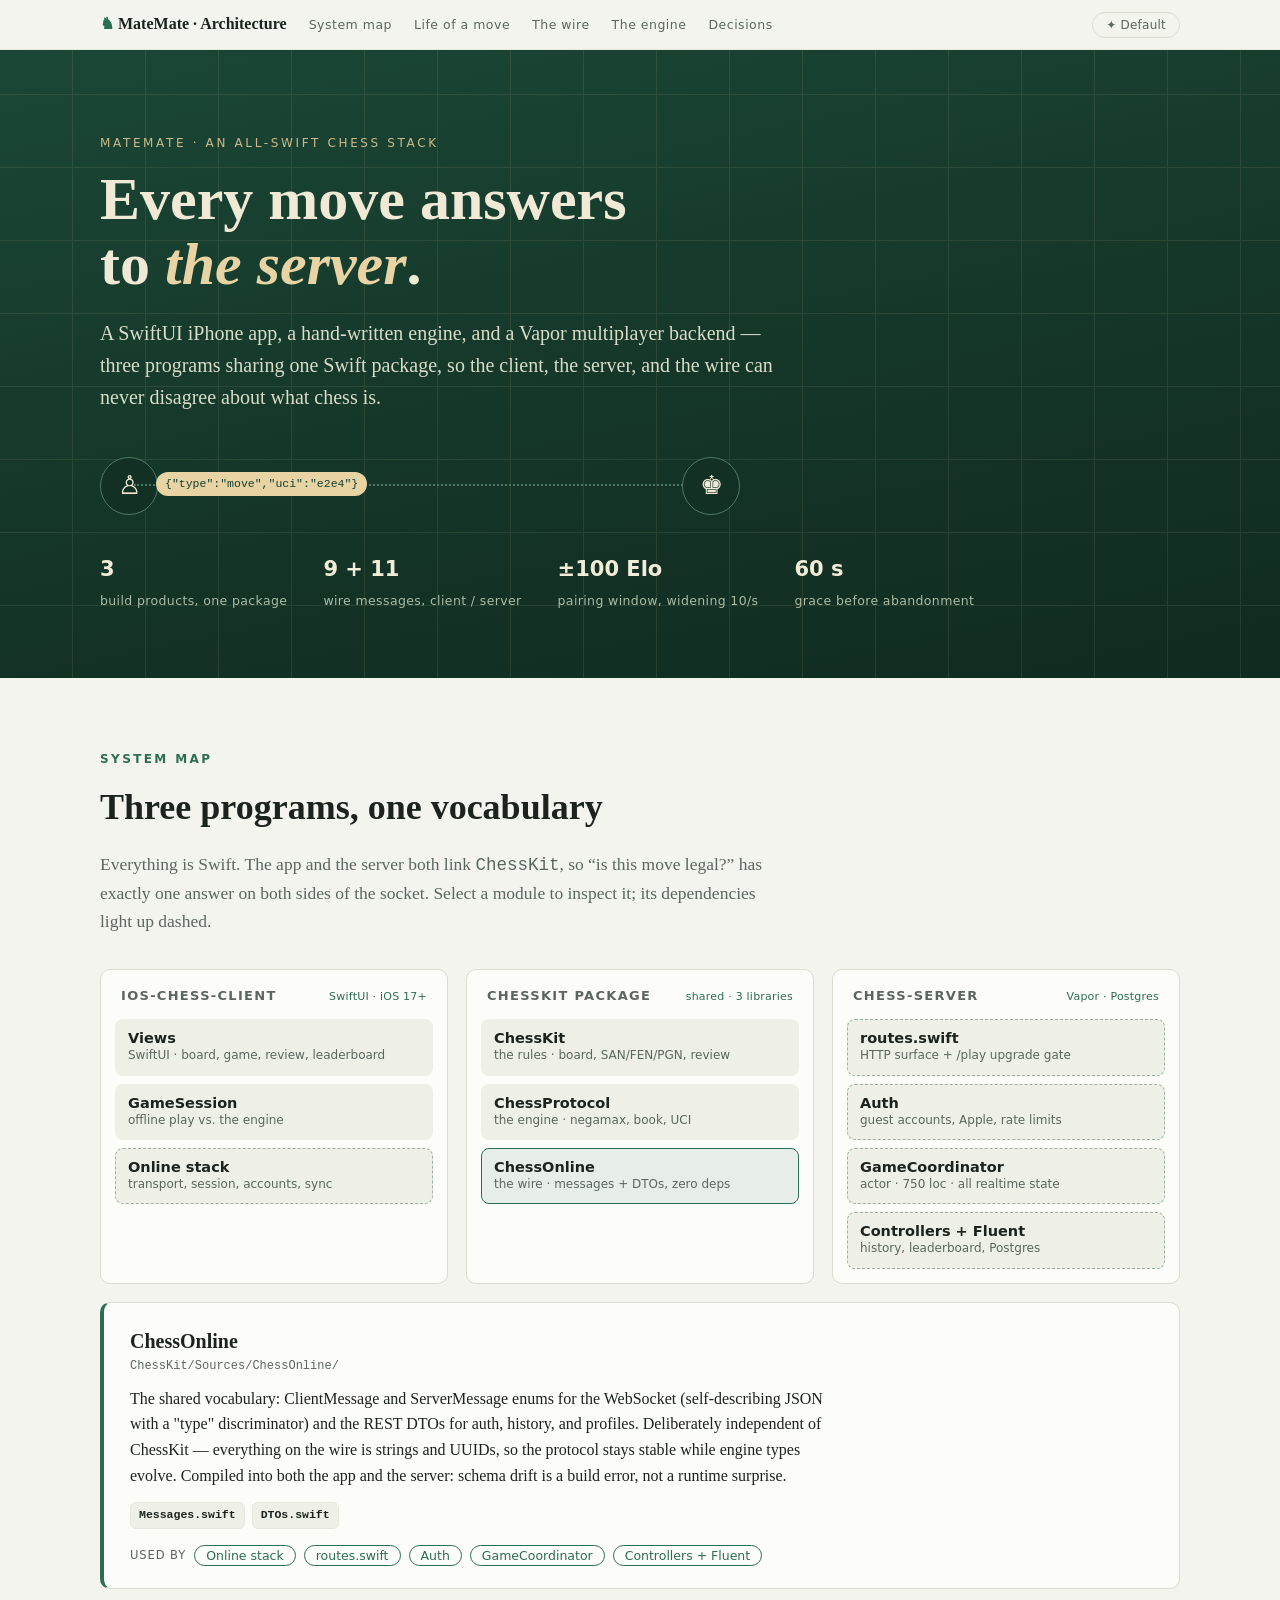
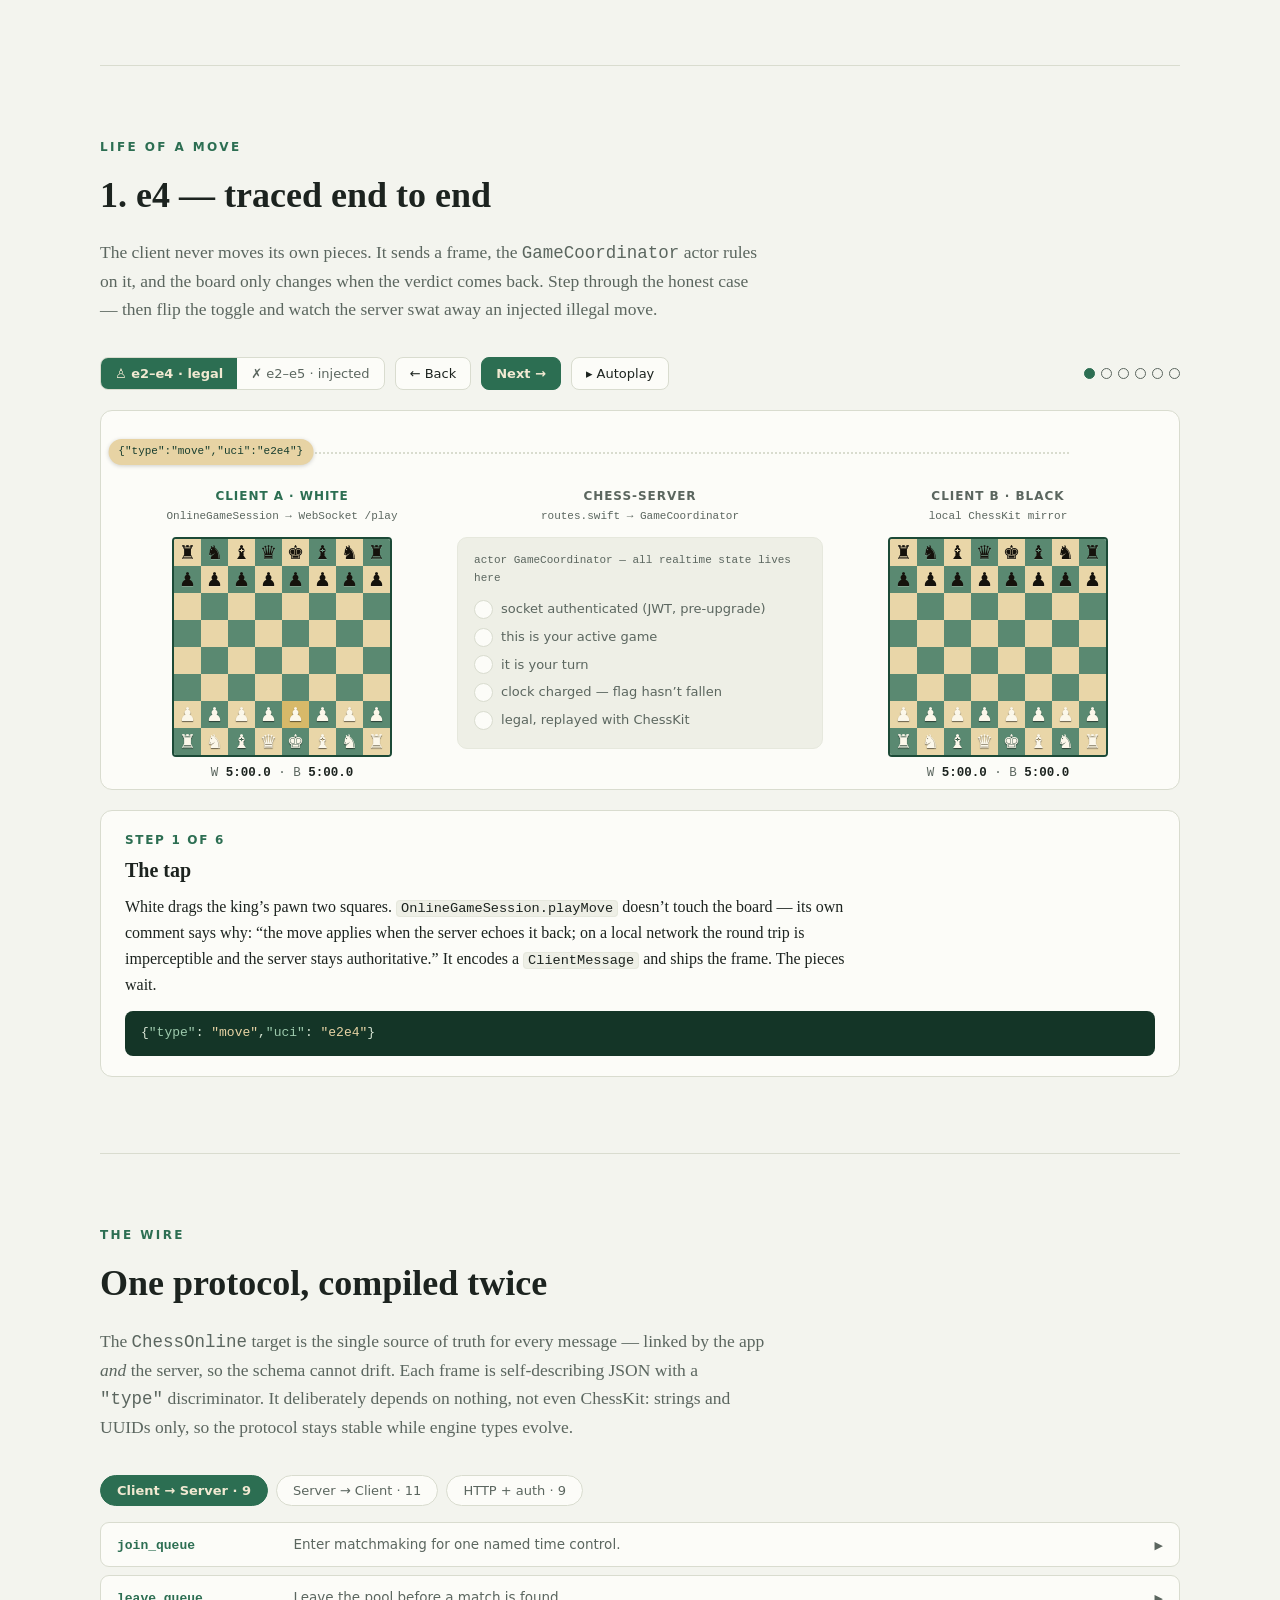
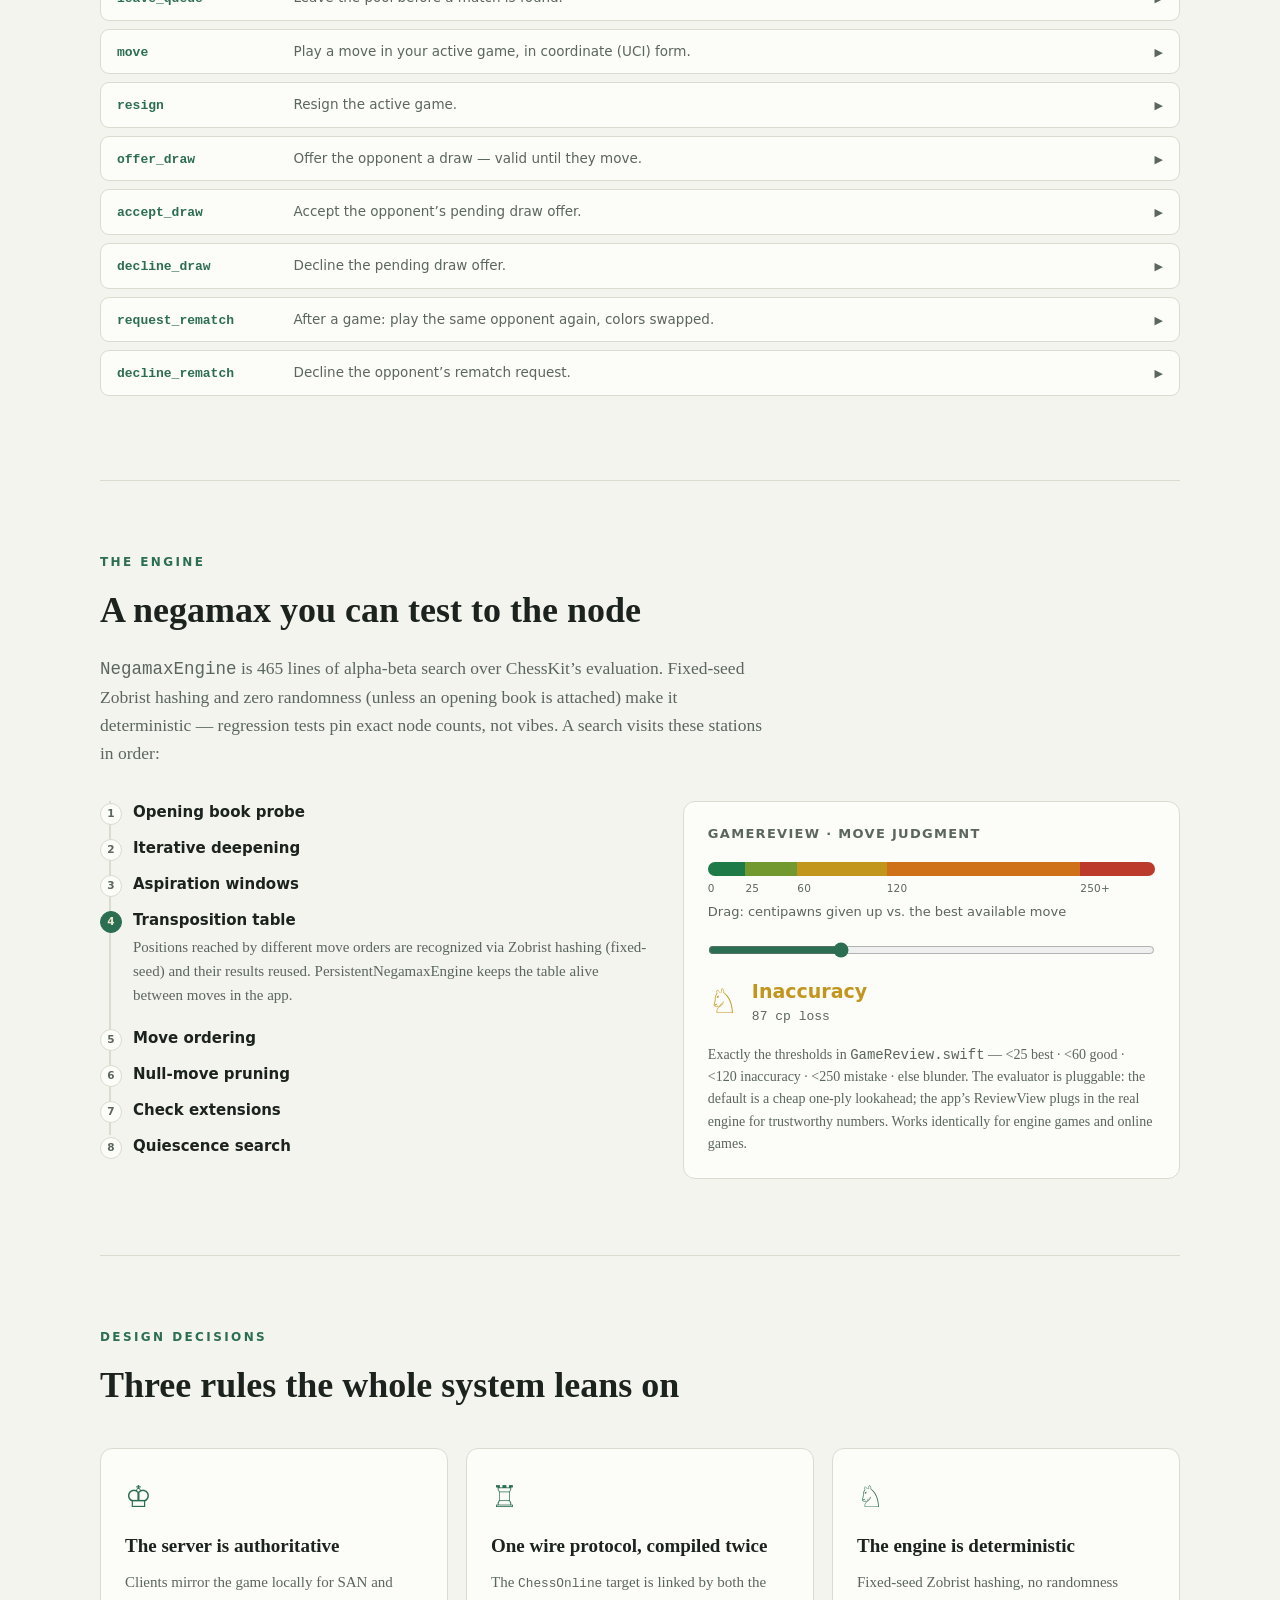
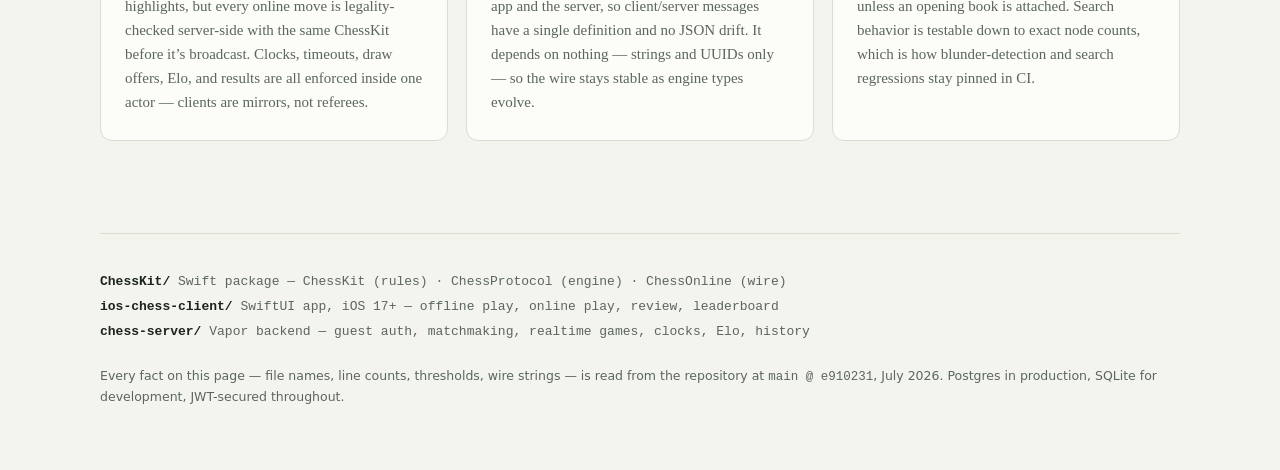
==== commit 44b3cda1: "Docs: roll the cultural theme switcher onto night-two and architecture Extends the six-world theme e" ====
--- a/docs/architecture/index.html
+++ b/docs/architecture/index.html
@@ -21,6 +21,28 @@
   --mono:ui-monospace,"SF Mono",Menlo,Consolas,monospace;
   --serif:"Iowan Old Style",Palatino,"Palatino Linotype","Book Antiqua",Georgia,serif;
   --sans:-apple-system,BlinkMacSystemFont,"Segoe UI",system-ui,sans-serif;
+
+  /* theme engine: cultural worlds override these below --serif -- component rules that want a
+     themed headline font read --display; everything hardcoded here is what the untouched
+     default already looked like, so the default view does not move a pixel. */
+  --display: var(--serif);
+  --buff-ink: #173D2E;
+  --hero-grad: linear-gradient(168deg,#1B4736 0%,#143527 58%,#102B20 100%);
+  --hero-pattern: #E7D3A4;
+  --hero-ink: #EFE9D6;
+  --hero-eyebrow: #CBB98A;
+  --hero-em: #E7D3A4;
+  --hero-lede: #D8DCC9;
+  --hero-stat-b: #F2ECD9;
+  --hero-stat-span: #A9BCA6;
+  --wire-line: #4E7A63;
+  --wire-end-bg: #123023;
+  --code-bg: #143527;
+  --code-ink: #D9E6D6;
+  --code-key: #9CC9AC;
+  --code-str: #E7D3A4;
+  --code-num: #E0A46B;
+  --orn-opacity: .15;
 }
 @media (prefers-color-scheme: dark){
   :root{
@@ -48,6 +70,114 @@
   --sq-light:#CBB584; --sq-dark:#42664F;
   --j-best:#4CAF78; --j-good:#9BC161; --j-inac:#D9B44A; --j-mist:#E0924A; --j-blun:#D96A5C;
 }
+
+/* ==== the cultural worlds : opt-in via data-theme, same 7 keys as docs/the-fleet/ ====
+   this page's own variable names (--bg/--surface/--accent/... instead of --ground/--gold/...);
+   --j-* (move-quality scale) split into a dark-surface set and a light-surface set only, since
+   they are a functional green->red signal, not decoration -- everything else reskins per world. */
+:root[data-theme="arabic"]{
+  --bg:#0d1233; --surface:#131a45; --surface-2:#182050;
+  --ink:#ece7d6; --ink-soft:#b9b8cb; --line:rgba(212,175,55,.22); --line-soft:rgba(212,175,55,.12);
+  --accent:#d4af37; --accent-ink:#1c1233;
+  --buff:#d4af37; --buff-soft:#3a3560; --buff-ink:#1c1233;
+  --sq-light:#e3d9b8; --sq-dark:#33408f;
+  --green-deep:#a8862a;
+  --j-best:#4CAF78; --j-good:#9BC161; --j-inac:#D9B44A; --j-mist:#E0924A; --j-blun:#D96A5C;
+  --display: "Futura","Century Gothic","Avenir Next","Segoe UI",sans-serif;
+  --hero-grad: linear-gradient(168deg,#182050 0%,#131a45 58%,#0d1233 100%);
+  --hero-pattern: #d4af37;
+  --hero-ink:#ece7d6; --hero-eyebrow:#d4af37; --hero-em:#e6c454; --hero-lede:#cdd0ea;
+  --hero-stat-b:#f3eedd; --hero-stat-span:#b9b8cb;
+  --wire-line: rgba(212,175,55,.5); --wire-end-bg:#182050;
+  --code-bg:#0a0e26; --code-ink:#cdd0ea; --code-key:#d4af37; --code-str:#8fd0e0; --code-num:#e6c454;
+  --orn-opacity: .16;
+}
+:root[data-theme="japanese"]{
+  --bg:#f4efe4; --surface:#efe8d8; --surface-2:#e9e0cc;
+  --ink:#2a2a28; --ink-soft:#5c5a52; --line:rgba(42,42,40,.14); --line-soft:rgba(42,42,40,.07);
+  --accent:#c94a35; --accent-ink:#f4efe4;
+  --buff:#9c8355; --buff-soft:#e9e0cc; --buff-ink:#2a2a28;
+  --sq-light:#efe6d0; --sq-dark:#83786a;
+  --green-deep:#5c5a52;
+  --j-best:#1E7A46; --j-good:#71992F; --j-inac:#C2951C; --j-mist:#CF7118; --j-blun:#BB3A2C;
+  --display: "Hiragino Mincho ProN","Yu Mincho",YuMincho,"Noto Serif JP","Songti SC",Georgia,"Times New Roman",serif;
+  --hero-grad: linear-gradient(168deg,#efe8d8 0%,#f4efe4 58%,#e9e0cc 100%);
+  --hero-pattern: #2a2a28;
+  --hero-ink:#2a2a28; --hero-eyebrow:#9c8355; --hero-em:#c94a35; --hero-lede:#5c5a52;
+  --hero-stat-b:#2a2a28; --hero-stat-span:#8b887c;
+  --wire-line: rgba(42,42,40,.35); --wire-end-bg:#efe8d8;
+  --code-bg:#2a2a28; --code-ink:#f4efe4; --code-key:#c9a86a; --code-str:#c94a35; --code-num:#8b9c8f;
+  --orn-opacity: .05;
+}
+:root[data-theme="indian"]{
+  --bg:#2a0f14; --surface:#37151b; --surface-2:#421a21;
+  --ink:#f7ead0; --ink-soft:#d2b48c; --line:rgba(232,160,32,.20); --line-soft:rgba(232,160,32,.1);
+  --accent:#e8a020; --accent-ink:#2a0f14;
+  --buff:#e8a020; --buff-soft:#421a21; --buff-ink:#2a0f14;
+  --sq-light:#f0dcae; --sq-dark:#7a2f3a;
+  --green-deep:#c07f14;
+  --j-best:#4CAF78; --j-good:#9BC161; --j-inac:#D9B44A; --j-mist:#E0924A; --j-blun:#D96A5C;
+  --display: "Didot","Bodoni MT","Playfair Display",Georgia,"Times New Roman",serif;
+  --hero-grad: linear-gradient(168deg,#421a21 0%,#37151b 58%,#2a0f14 100%);
+  --hero-pattern: #e8a020;
+  --hero-ink:#f7ead0; --hero-eyebrow:#e8a020; --hero-em:#f0b840; --hero-lede:#d2b48c;
+  --hero-stat-b:#f7ead0; --hero-stat-span:#d2b48c;
+  --wire-line: rgba(232,160,32,.5); --wire-end-bg:#421a21;
+  --code-bg:#210a0d; --code-ink:#f7ead0; --code-key:#e8a020; --code-str:#2bb3ad; --code-num:#f0b840;
+  --orn-opacity: .17;
+}
+:root[data-theme="codex"]{
+  --bg:#ece0c0; --surface:#e4d5ad; --surface-2:#dccb9c;
+  --ink:#2b2013; --ink-soft:#5a4a30; --line:rgba(43,32,19,.18); --line-soft:rgba(43,32,19,.09);
+  --accent:#a3241c; --accent-ink:#ece0c0;
+  --buff:#af8a2e; --buff-soft:#dccb9c; --buff-ink:#2b2013;
+  --sq-light:#ece0c0; --sq-dark:#8a6a1e;
+  --green-deep:#5a4a30;
+  --j-best:#1E7A46; --j-good:#71992F; --j-inac:#C2951C; --j-mist:#CF7118; --j-blun:#BB3A2C;
+  --display: "Old English Text MT","Cloister Black","Blackmoor LET","Iowan Old Style","Palatino Linotype",Georgia,serif;
+  --hero-grad: linear-gradient(168deg,#e4d5ad 0%,#ece0c0 58%,#dccb9c 100%);
+  --hero-pattern: #2b2013;
+  --hero-ink:#2b2013; --hero-eyebrow:#8a6a1e; --hero-em:#a3241c; --hero-lede:#5a4a30;
+  --hero-stat-b:#2b2013; --hero-stat-span:#8a7852;
+  --wire-line: rgba(43,32,19,.3); --wire-end-bg:#e4d5ad;
+  --code-bg:#2b2013; --code-ink:#ece0c0; --code-key:#af8a2e; --code-str:#a3241c; --code-num:#3f7a6e;
+  --orn-opacity: .12;
+}
+:root[data-theme="andalus"]{
+  --bg:#062a28; --surface:#0a3532; --surface-2:#0e403c;
+  --ink:#f0e6d2; --ink-soft:#c2b294; --line:rgba(201,150,60,.18); --line-soft:rgba(201,150,60,.09);
+  --accent:#c9963c; --accent-ink:#062a28;
+  --buff:#c9963c; --buff-soft:#0e403c; --buff-ink:#062a28;
+  --sq-light:#e6d7ad; --sq-dark:#1f6b62;
+  --green-deep:#a2761f;
+  --j-best:#4CAF78; --j-good:#9BC161; --j-inac:#D9B44A; --j-mist:#E0924A; --j-blun:#D96A5C;
+  --display: "Avenir Next","Century Gothic","Futura",sans-serif;
+  --hero-grad: linear-gradient(168deg,#0e403c 0%,#0a3532 58%,#062a28 100%);
+  --hero-pattern: #c9963c;
+  --hero-ink:#f0e6d2; --hero-eyebrow:#c9963c; --hero-em:#dcb15a; --hero-lede:#c2b294;
+  --hero-stat-b:#f0e6d2; --hero-stat-span:#c2b294;
+  --wire-line: rgba(201,150,60,.5); --wire-end-bg:#0e403c;
+  --code-bg:#04201e; --code-ink:#cdeae4; --code-key:#c9963c; --code-str:#2fb3a6; --code-num:#e0ba6a;
+  --orn-opacity: .17;
+}
+:root[data-theme="terminal"]{
+  --bg:#080b0a; --surface:#0d120f; --surface-2:#111814;
+  --ink:#c9d6c9; --ink-soft:#7f9a83; --line:rgba(80,220,120,.18); --line-soft:rgba(80,220,120,.08);
+  --accent:#48d06a; --accent-ink:#080b0a;
+  --buff:#48d06a; --buff-soft:#111814; --buff-ink:#080b0a;
+  --sq-light:#2e5c39; --sq-dark:#0c1c11;
+  --green-deep:#33a552;
+  --j-best:#4CAF78; --j-good:#9BC161; --j-inac:#D9B44A; --j-mist:#E0924A; --j-blun:#D96A5C;
+  --display: var(--mono);
+  --hero-grad: linear-gradient(168deg,#111814 0%,#0d120f 58%,#080b0a 100%);
+  --hero-pattern: #48d06a;
+  --hero-ink:#c9d6c9; --hero-eyebrow:#48d06a; --hero-em:#6ee08a; --hero-lede:#7f9a83;
+  --hero-stat-b:#c9d6c9; --hero-stat-span:#7f9a83;
+  --wire-line: rgba(72,208,106,.5); --wire-end-bg:#111814;
+  --code-bg:#050807; --code-ink:#c9d6c9; --code-key:#48d06a; --code-str:#59d0c0; --code-num:#8fe0a0;
+  --orn-opacity: .1;
+}
+
 html{scroll-behavior:smooth}
 @media (prefers-reduced-motion: reduce){
   html{scroll-behavior:auto}
@@ -72,24 +202,24 @@
 nav a.sec:hover{color:var(--accent)}
 
 /* ---------- hero (deliberately green in both themes) ---------- */
-header.hero{background:linear-gradient(168deg,#1B4736 0%,#143527 58%,#102B20 100%);color:#EFE9D6;position:relative;overflow:hidden}
+header.hero{background:var(--hero-grad);color:var(--hero-ink);position:relative;overflow:hidden}
 header.hero::before{content:"";position:absolute;inset:0;opacity:.10;pointer-events:none;
   background:
-    repeating-linear-gradient(0deg, transparent 0 72px, #E7D3A4 72px 73px),
-    repeating-linear-gradient(90deg, transparent 0 72px, #E7D3A4 72px 73px)}
+    repeating-linear-gradient(0deg, transparent 0 72px, var(--hero-pattern) 72px 73px),
+    repeating-linear-gradient(90deg, transparent 0 72px, var(--hero-pattern) 72px 73px)}
 .hero .wrap{position:relative;padding-top:84px;padding-bottom:64px}
-.eyebrow{font-family:var(--sans);font-size:12px;letter-spacing:.22em;text-transform:uppercase;color:#CBB98A}
-.hero h1{font-size:clamp(38px,6vw,60px);line-height:1.08;font-weight:700;margin:14px 0 0;max-width:14em}
-.hero h1 em{font-style:italic;color:#E7D3A4}
-.hero p.lede{font-size:clamp(17px,2.2vw,20px);max-width:34em;color:#D8DCC9;margin:20px 0 0}
+.eyebrow{font-family:var(--sans);font-size:12px;letter-spacing:.22em;text-transform:uppercase;color:var(--hero-eyebrow)}
+.hero h1{font-family:var(--display);font-size:clamp(38px,6vw,60px);line-height:1.08;font-weight:700;margin:14px 0 0;max-width:14em}
+.hero h1 em{font-style:italic;color:var(--hero-em)}
+.hero p.lede{font-size:clamp(17px,2.2vw,20px);max-width:34em;color:var(--hero-lede);margin:20px 0 0}
 .wireline{margin:44px 0 8px;position:relative;height:56px;max-width:640px}
-.wireline .rail{position:absolute;left:34px;right:34px;top:27px;border-top:2px dotted #4E7A63}
-.wireline .end{position:absolute;top:0;width:56px;height:56px;border:1.5px solid #4E7A63;border-radius:50%;
-  display:flex;align-items:center;justify-content:center;font-size:26px;background:#123023}
+.wireline .rail{position:absolute;left:34px;right:34px;top:27px;border-top:2px dotted var(--wire-line)}
+.wireline .end{position:absolute;top:0;width:56px;height:56px;border:1.5px solid var(--wire-line);border-radius:50%;
+  display:flex;align-items:center;justify-content:center;font-size:26px;background:var(--wire-end-bg)}
 .wireline .end.a{left:0}
 .wireline .end.b{right:0}
 .wireline .packet{position:absolute;top:15px;left:56px;font-family:var(--mono);font-size:11.5px;
-  background:#E7D3A4;color:#173D2E;padding:3px 9px;border-radius:99px;white-space:nowrap;
+  background:var(--buff);color:var(--buff-ink);padding:3px 9px;border-radius:99px;white-space:nowrap;
   animation:travel 5.5s ease-in-out infinite}
 @keyframes travel{
   0%,8%{left:9%;opacity:0}
@@ -99,13 +229,13 @@
   64%,100%{left:calc(88% - 215px);opacity:0}
 }
 .hero .stats{display:flex;flex-wrap:wrap;gap:12px 36px;margin-top:40px;font-family:var(--sans)}
-.hero .stat b{display:block;font-size:21px;font-weight:650;color:#F2ECD9;font-variant-numeric:tabular-nums}
-.hero .stat span{font-size:12.5px;color:#A9BCA6;letter-spacing:.03em}
+.hero .stat b{display:block;font-size:21px;font-weight:650;color:var(--hero-stat-b);font-variant-numeric:tabular-nums}
+.hero .stat span{font-size:12.5px;color:var(--hero-stat-span);letter-spacing:.03em}
 
 /* ---------- sections ---------- */
 section{padding:72px 0 12px}
 .sec-eyebrow{font-family:var(--sans);font-size:12px;letter-spacing:.2em;text-transform:uppercase;color:var(--accent);font-weight:600}
-section h2{font-size:clamp(27px,3.6vw,36px);margin-top:10px;font-weight:700}
+section h2{font-family:var(--display);font-size:clamp(27px,3.6vw,36px);margin-top:10px;font-weight:700}
 section p.intro{max-width:38em;color:var(--ink-soft);font-size:17.5px;margin:14px 0 34px}
 .rule{border:0;border-top:1px solid var(--line);margin:64px 0 0}
 
@@ -153,7 +283,7 @@
 .track{position:relative;height:40px;margin:0 6px 14px}
 .track .rail{position:absolute;left:8%;right:8%;top:19px;border-top:2px dotted var(--line)}
 .chip{position:absolute;top:6px;left:0;transform:translateX(-50%);font-family:var(--mono);font-size:11px;
-  background:var(--buff);color:#173D2E;padding:4px 10px;border-radius:99px;white-space:nowrap;
+  background:var(--buff);color:var(--buff-ink);padding:4px 10px;border-radius:99px;white-space:nowrap;
   transition:left .7s cubic-bezier(.4,0,.2,1),opacity .4s;box-shadow:0 1px 4px rgba(0,0,0,.18)}
 :root[data-theme="dark"] .chip{color:#141B12}
 .chip.err{background:var(--j-blun);color:#fff}
@@ -189,9 +319,9 @@
 .stepdesc p{margin:8px 0 0;max-width:46em;font-size:16px}
 .stepdesc p code, .inspector p code, .exp p code{font-family:var(--mono);font-size:.85em;background:var(--surface-2);
   border:1px solid var(--line-soft);border-radius:4px;padding:0 4px}
-.json{font-family:var(--mono);font-size:13px;background:#143527;color:#D9E6D6;border-radius:8px;
+.json{font-family:var(--mono);font-size:13px;background:var(--code-bg);color:var(--code-ink);border-radius:8px;
   padding:12px 16px;margin-top:14px;overflow-x:auto;white-space:pre}
-.json .k{color:#9CC9AC}.json .s{color:#E7D3A4}.json .n{color:#E0A46B}
+.json .k{color:var(--code-key)}.json .s{color:var(--code-str)}.json .n{color:var(--code-num)}
 .json.err .s{color:#F0A99E}
 
 /* ---------- protocol ---------- */
@@ -266,7 +396,116 @@
   .msg .type{min-width:0}
   .msg > button{flex-wrap:wrap;gap:4px 14px}
 }
+
+/* ---------- theme engine : ornament layer + switcher, same 7 keys as docs/the-fleet/ ---------- */
+.ornament{position:fixed;inset:0;width:100%;height:100%;z-index:-1;pointer-events:none;display:none}
+:root[data-theme="arabic"] .ornament,
+:root[data-theme="japanese"] .ornament,
+:root[data-theme="indian"] .ornament,
+:root[data-theme="codex"] .ornament,
+:root[data-theme="andalus"] .ornament,
+:root[data-theme="terminal"] .ornament{display:block}
+.orn-rect{fill:none}
+:root[data-theme="arabic"]   .orn-rect{fill:url(#hex6)}
+:root[data-theme="japanese"] .orn-rect{fill:url(#ensoFaint)}
+:root[data-theme="indian"]   .orn-rect{fill:url(#jaali)}
+:root[data-theme="codex"]    .orn-rect{fill:url(#vine)}
+:root[data-theme="andalus"]  .orn-rect{fill:url(#star8)}
+:root[data-theme="terminal"] .orn-rect{fill:url(#scan)}
+.orn-g{stroke:var(--accent);stroke-opacity:var(--orn-opacity);stroke-width:1;fill:none}
+.orn-scan-a{fill:var(--accent);fill-opacity:calc(var(--orn-opacity) * .5)}
+.orn-scan-b{fill:var(--accent);fill-opacity:var(--orn-opacity)}
+
+/* switcher lives inline in the sticky nav, not fixed -- the nav already claims that strip */
+.theme-switcher{position:relative;margin-left:auto;flex:none}
+.theme-switcher .toggle{font-family:var(--sans);font-size:12px;letter-spacing:.02em;color:var(--ink-soft);
+  background:transparent;border:1px solid var(--line);border-radius:99px;padding:5px 13px;cursor:pointer;
+  white-space:nowrap;display:block}
+.theme-switcher .toggle:hover{color:var(--accent);border-color:var(--accent)}
+.theme-switcher .toggle:focus-visible{outline:2px solid var(--accent);outline-offset:2px}
+.theme-menu{list-style:none;margin:0;position:absolute;top:calc(100% + .5rem);right:0;min-width:11.5rem;
+  background:var(--surface);border:1px solid var(--line);border-radius:10px;padding:.35rem;
+  display:flex;flex-direction:column;gap:.1rem;box-shadow:0 12px 30px rgba(0,0,0,.18);z-index:41}
+.theme-menu[hidden]{display:none}
+.theme-opt{all:unset;box-sizing:border-box;cursor:pointer;display:flex;align-items:center;gap:.5rem;
+  font-family:var(--sans);font-size:12.5px;color:var(--ink-soft);padding:.45rem .6rem;border-radius:7px;width:100%}
+.theme-opt .glyph{width:1.1em;text-align:center;flex:none}
+.theme-opt:hover,.theme-opt:focus-visible{background:color-mix(in srgb, var(--accent) 12%, transparent);color:var(--ink);outline:none}
+.theme-opt[aria-checked="true"]{color:var(--accent);font-weight:600}
+
+.era-toast{position:fixed;top:3.4rem;right:24px;z-index:41;font-family:var(--sans);font-size:11px;
+  letter-spacing:.03em;color:var(--ink-soft);background:var(--surface);border:1px solid var(--line);
+  border-radius:99px;padding:.35rem .8rem;opacity:0;transform:translateY(-4px);pointer-events:none;
+  transition:opacity .4s ease,transform .4s ease;box-shadow:0 6px 18px rgba(0,0,0,.15)}
+.era-toast.show{opacity:1;transform:translateY(0)}
+
+@media (prefers-reduced-motion:no-preference){
+  .skin-anim body,.skin-anim body *:not(.era-toast){
+    transition:background-color .4s ease,color .4s ease,border-color .4s ease,fill .4s ease}
+}
 </style>
+
+<svg class="ornament" aria-hidden="true" xmlns="http://www.w3.org/2000/svg">
+  <defs>
+    <!-- andalus : azulejo / Alhambra 8-point star lattice -->
+    <pattern id="star8" width="72" height="72" patternUnits="userSpaceOnUse">
+      <g class="orn-g">
+        <rect x="14" y="14" width="44" height="44"/>
+        <rect x="14" y="14" width="44" height="44" transform="rotate(45 36 36)"/>
+        <rect x="27" y="27" width="18" height="18" transform="rotate(45 36 36)"/>
+        <rect x="-22" y="-22" width="44" height="44" transform="rotate(45 0 0)"/>
+        <rect x="50" y="-22" width="44" height="44" transform="rotate(45 72 0)"/>
+        <rect x="-22" y="50" width="44" height="44" transform="rotate(45 0 72)"/>
+        <rect x="50" y="50" width="44" height="44" transform="rotate(45 72 72)"/>
+      </g>
+    </pattern>
+    <!-- indian : jaali lattice screen -->
+    <pattern id="jaali" width="64" height="64" patternUnits="userSpaceOnUse">
+      <g class="orn-g">
+        <circle cx="0" cy="0" r="32"/>
+        <circle cx="64" cy="0" r="32"/>
+        <circle cx="0" cy="64" r="32"/>
+        <circle cx="64" cy="64" r="32"/>
+        <circle cx="32" cy="32" r="32"/>
+        <circle cx="32" cy="32" r="9"/>
+      </g>
+    </pattern>
+    <!-- arabic : six-fold interlace rosette -->
+    <pattern id="hex6" width="66" height="66" patternUnits="userSpaceOnUse">
+      <g class="orn-g" transform="translate(33 33)">
+        <circle r="11"/>
+        <circle cx="19" cy="0" r="11"/>
+        <circle cx="9.5" cy="16.45" r="11"/>
+        <circle cx="-9.5" cy="16.45" r="11"/>
+        <circle cx="-19" cy="0" r="11"/>
+        <circle cx="-9.5" cy="-16.45" r="11"/>
+        <circle cx="9.5" cy="-16.45" r="11"/>
+      </g>
+    </pattern>
+    <!-- terminal : CRT scanlines -->
+    <pattern id="scan" width="5" height="5" patternUnits="userSpaceOnUse">
+      <rect x="0" y="0" width="5" height="1" class="orn-scan-a"/>
+      <rect x="0" y="0" width="1" height="1" class="orn-scan-b"/>
+    </pattern>
+    <!-- japanese : ensō, wide-spaced and incomplete -- ma, the negative space, is the point -->
+    <pattern id="ensoFaint" width="150" height="150" patternUnits="userSpaceOnUse">
+      <g class="orn-g" stroke-linecap="round">
+        <circle cx="75" cy="75" r="30" stroke-dasharray="148 40" stroke-dashoffset="14"/>
+      </g>
+    </pattern>
+    <!-- codex : illuminated marginalia, a vine with leaf ticks -->
+    <pattern id="vine" width="130" height="130" patternUnits="userSpaceOnUse">
+      <g class="orn-g" stroke-linecap="round">
+        <path d="M0 68 C 22 24, 43 112, 65 68 C 87 24, 108 112, 130 68"/>
+        <circle cx="22" cy="34" r="2.6"/>
+        <circle cx="65" cy="68" r="2.6"/>
+        <circle cx="108" cy="34" r="2.6"/>
+      </g>
+    </pattern>
+  </defs>
+  <rect class="orn-rect" width="100%" height="100%"/>
+</svg>
+<div class="era-toast" id="eraToast" aria-live="polite"></div>
 
 <nav aria-label="Sections">
   <div class="wrap">
@@ -276,6 +515,18 @@
     <a class="sec" href="#wire">The wire</a>
     <a class="sec" href="#engine">The engine</a>
     <a class="sec" href="#decisions">Decisions</a>
+    <div class="theme-switcher">
+      <button class="toggle" id="themeBtn" aria-haspopup="menu" aria-expanded="false" aria-controls="themeMenu">&#10022; Default</button>
+      <ul class="theme-menu" id="themeMenu" role="menu" aria-label="Visual theme" hidden>
+        <li role="none"><button role="menuitemradio" aria-checked="true"  class="theme-opt" data-theme=""><span class="glyph">&#10022;</span>Default</button></li>
+        <li role="none"><button role="menuitemradio" aria-checked="false" class="theme-opt" data-theme="arabic"><span class="glyph">&#10038;</span>Arabic</button></li>
+        <li role="none"><button role="menuitemradio" aria-checked="false" class="theme-opt" data-theme="japanese"><span class="glyph">&#9711;</span>Japanese</button></li>
+        <li role="none"><button role="menuitemradio" aria-checked="false" class="theme-opt" data-theme="indian"><span class="glyph">&#10048;</span>Indian</button></li>
+        <li role="none"><button role="menuitemradio" aria-checked="false" class="theme-opt" data-theme="codex"><span class="glyph">&#10086;</span>Codex</button></li>
+        <li role="none"><button role="menuitemradio" aria-checked="false" class="theme-opt" data-theme="andalus"><span class="glyph">&#10036;</span>El-Andalus</button></li>
+        <li role="none"><button role="menuitemradio" aria-checked="false" class="theme-opt" data-theme="terminal"><span class="glyph">&#10095;</span>Terminal</button></li>
+      </ul>
+    </div>
   </div>
 </nav>
 
@@ -567,7 +818,7 @@
 selectMod("chessonline");
 
 /* ================= mini boards ================= */
-const GLYPH={p:"♟",r:"♜",n:"♞",b:"♝",q:"♛",k:"♚"};
+const GLYPH={p:"♟︎",r:"♜",n:"♞",b:"♝",q:"♛",k:"♚"};
 function fenRows(fen){ // returns 8 rows of 8 (piece char or null), rank 8 first
   return fen.split("/").map(row=>{
     const out=[];
@@ -815,7 +1066,7 @@
   if(v<60)return["Good","♝","--j-good"];
   if(v<120)return["Inaccuracy","♘","--j-inac"];
   if(v<250)return["Mistake","♞","--j-mist"];
-  return["Blunder","♟","--j-blun"];
+  return["Blunder","♟︎","--j-blun"];
 }
 function updateJudge(){
   const v=+cpl.value; const[w,g,c]=judge(v);
@@ -828,6 +1079,115 @@
 cpl.addEventListener("input",updateJudge); updateJudge();
 </script>
 
+<script>
+/* ================= theme switcher =================
+   Same 7 keys, same #theme=<id> hash, same localStorage["mm-theme"] key as docs/the-fleet/ and
+   docs/the-fleet/night-two/ -- a choice made on any page carries to the others. No canvas here
+   (this page's diagrams are DOM, not a hero board), so this is just the switcher mechanics. */
+(function () {
+  "use strict";
+
+  var root = document.documentElement;
+  var themeBtn = document.getElementById("themeBtn");
+  var themeMenu = document.getElementById("themeMenu");
+  var themeOpts = Array.prototype.slice.call(themeMenu.querySelectorAll(".theme-opt"));
+  var eraToast = document.getElementById("eraToast");
+
+  var LABEL = {
+    "": "✦ Default", arabic: "✶ Arabic", japanese: "◯ Japanese",
+    indian: "❀ Indian", codex: "❦ Codex", andalus: "✴ El-Andalus", terminal: "❯ Terminal"
+  };
+  var BLURB = {
+    "":       "Default · the untouched view",
+    arabic:   "Arabic · kufic geometry, indigo + gold",
+    japanese: "Japanese · sumi-e minimalism, washi + vermillion",
+    indian:   "Indian · ornamental jewel tones",
+    codex:    "Codex · illuminated manuscript",
+    andalus:  "El-Andalus · azulejo + horseshoe geometry",
+    terminal: "Terminal · CRT phosphor"
+  };
+  var order = ["", "arabic", "japanese", "indian", "codex", "andalus", "terminal"];
+  var skinIdx = 0;
+
+  var toastTimer;
+  function showEra(id) {
+    if (!eraToast) return;
+    eraToast.textContent = BLURB[id];
+    eraToast.classList.add("show");
+    clearTimeout(toastTimer);
+    toastTimer = setTimeout(function () { eraToast.classList.remove("show"); }, 2600);
+  }
+  function closeMenu(refocusBtn) {
+    themeMenu.hidden = true;
+    themeBtn.setAttribute("aria-expanded", "false");
+    if (refocusBtn) themeBtn.focus();
+  }
+  function openMenu() {
+    themeMenu.hidden = false;
+    themeBtn.setAttribute("aria-expanded", "true");
+    (themeOpts[skinIdx] || themeOpts[0]).focus();
+  }
+  function applyTheme(id, announce) {
+    skinIdx = order.indexOf(id);
+    if (id === "") root.removeAttribute("data-theme");
+    else root.setAttribute("data-theme", id);
+    themeBtn.textContent = LABEL[id];
+    themeOpts.forEach(function (opt) {
+      opt.setAttribute("aria-checked", opt.getAttribute("data-theme") === id ? "true" : "false");
+    });
+    try { localStorage.setItem("mm-theme", id); } catch (e) {}
+    if (announce) showEra(id);
+  }
+
+  themeBtn.addEventListener("click", function () {
+    if (themeMenu.hidden) openMenu(); else closeMenu(false);
+  });
+  themeBtn.addEventListener("keydown", function (e) {
+    if (e.key === "ArrowDown" || e.key === "ArrowUp") { e.preventDefault(); openMenu(); }
+    else if (e.key === "Escape") { closeMenu(false); }
+  });
+  themeOpts.forEach(function (opt, i) {
+    opt.addEventListener("click", function () {
+      applyTheme(opt.getAttribute("data-theme"), true);
+      closeMenu(true);
+    });
+    opt.addEventListener("keydown", function (e) {
+      if (e.key === "ArrowDown") { e.preventDefault(); themeOpts[(i + 1) % themeOpts.length].focus(); }
+      else if (e.key === "ArrowUp") { e.preventDefault(); themeOpts[(i - 1 + themeOpts.length) % themeOpts.length].focus(); }
+      else if (e.key === "Home") { e.preventDefault(); themeOpts[0].focus(); }
+      else if (e.key === "End") { e.preventDefault(); themeOpts[themeOpts.length - 1].focus(); }
+      else if (e.key === "Escape") { e.preventDefault(); closeMenu(true); }
+    });
+  });
+  themeMenu.addEventListener("focusout", function (e) {
+    var next = e.relatedTarget;
+    if (!next || (!themeMenu.contains(next) && next !== themeBtn)) closeMenu(false);
+  });
+  document.addEventListener("click", function (e) {
+    if (!themeMenu.hidden && !themeMenu.contains(e.target) && e.target !== themeBtn) closeMenu(false);
+  });
+
+  // A #theme=<id> in the URL wins; otherwise restore the visitor's last choice (shared across
+  // all three docs pages via the same localStorage key); otherwise open on the untouched default.
+  function hashTheme() {
+    var m = /(?:^|[#&])theme=([a-z]*)/.exec(location.hash);
+    return m ? m[1] : null;
+  }
+  var fromHash = hashTheme();
+  var savedTheme = null;
+  if (fromHash === null) { try { savedTheme = localStorage.getItem("mm-theme"); } catch (e) {} }
+  var initialTheme = fromHash !== null && LABEL.hasOwnProperty(fromHash) ? fromHash : savedTheme;
+  if (initialTheme !== null && LABEL.hasOwnProperty(initialTheme)) {
+    applyTheme(initialTheme, false);
+  } else {
+    themeBtn.textContent = LABEL[""];
+  }
+
+  window.addEventListener("load", function () {
+    setTimeout(function () { root.classList.add("skin-anim"); }, 60);
+  });
+})();
+</script>
 
 </body>
 </html>
